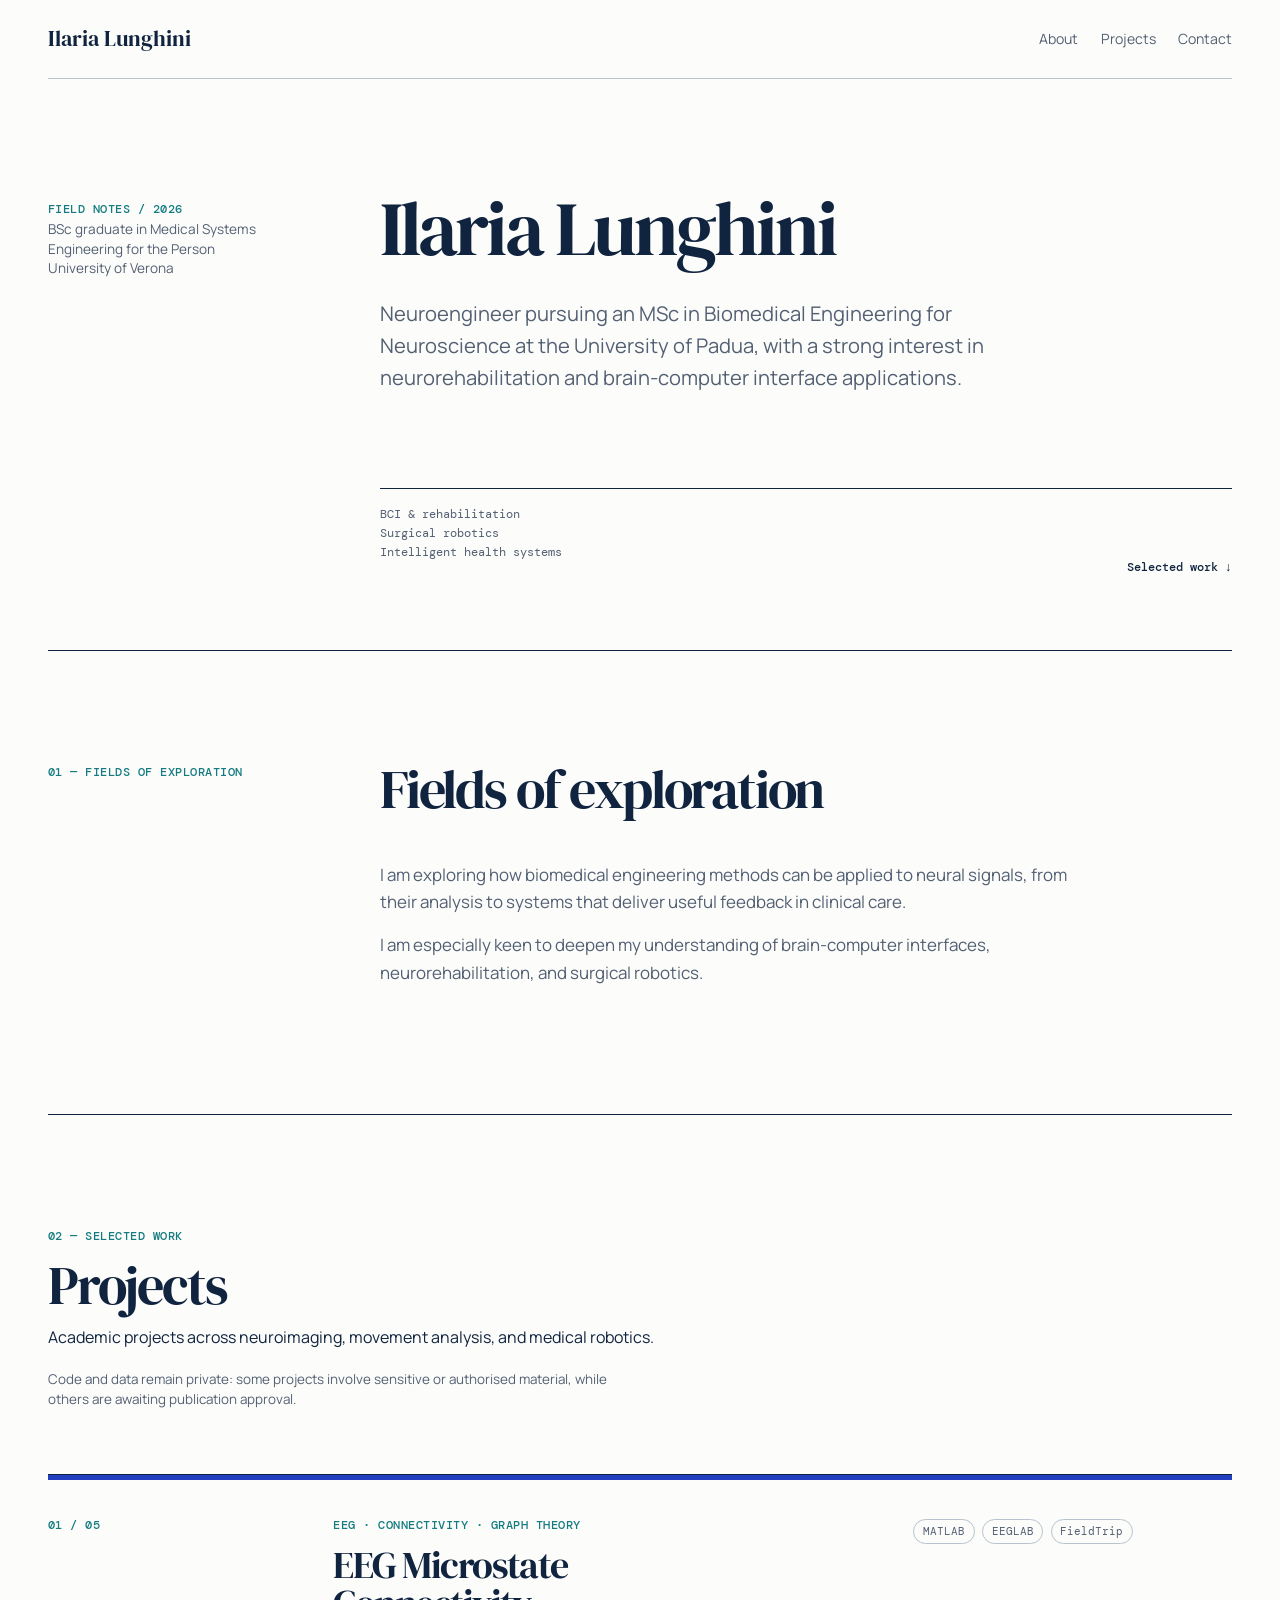
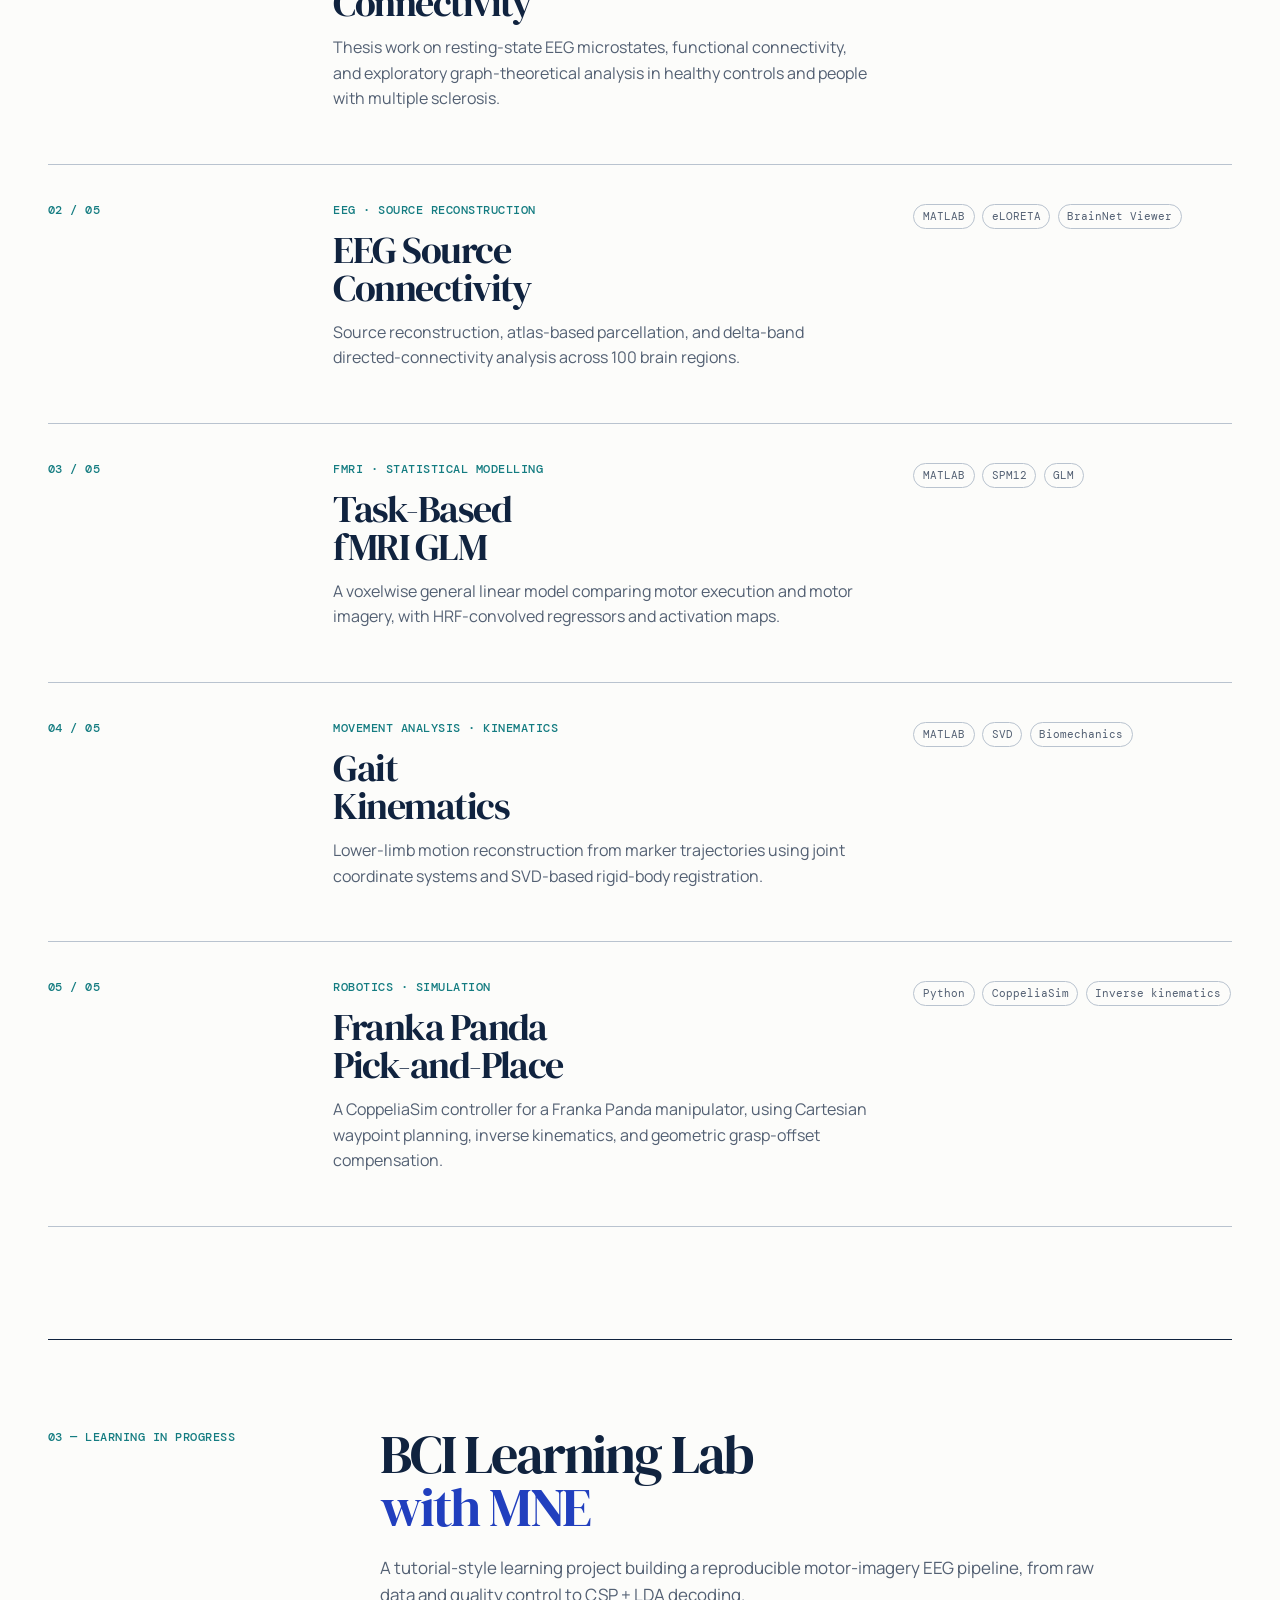
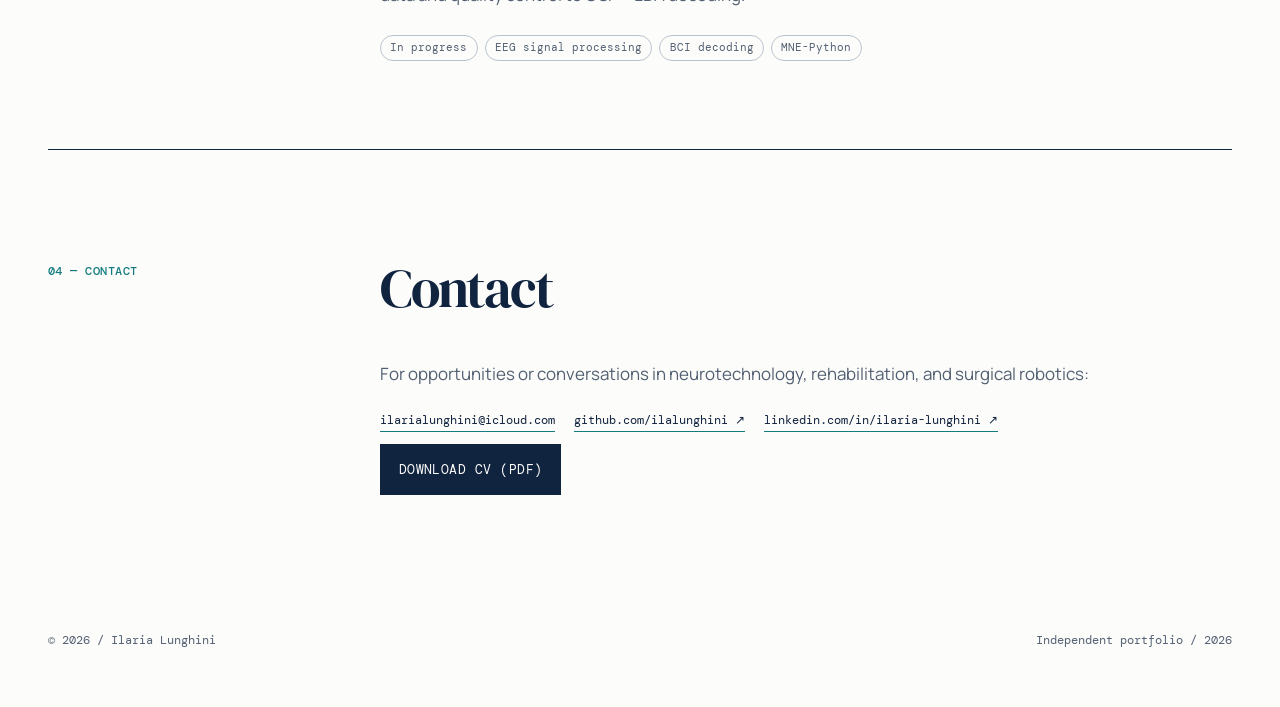
==== index.html @ 66de165f "Highlight public CV download" ====
<!doctype html>
<html lang="en">
  <head>
    <meta charset="utf-8" />
    <meta name="viewport" content="width=device-width, initial-scale=1" />
    <meta
      name="description"
      content="Portfolio of Ilaria Lunghini, a biomedical engineering student focused on neurotechnology, rehabilitation, and surgical robotics."
    />
    <title>Ilaria Lunghini | Neuroengineering</title>
    <link rel="preconnect" href="https://fonts.googleapis.com" />
    <link rel="preconnect" href="https://fonts.gstatic.com" crossorigin />
    <link href="https://fonts.googleapis.com/css2?family=DM+Mono:wght@400;500&family=DM+Serif+Display:ital@0;1&family=Manrope:wght@400;500;600;700&display=swap" rel="stylesheet" />
    <link rel="stylesheet" href="styles.css" />
    <link rel="icon" type="image/svg+xml" href="data:image/svg+xml,%3Csvg xmlns='http://www.w3.org/2000/svg' viewBox='0 0 64 64'%3E%3Crect width='64' height='64' rx='16' fill='%23121a38'/%3E%3Cpath d='M18 32h10l5-13 7 27 5-14h1' fill='none' stroke='%235eead4' stroke-width='5' stroke-linecap='round' stroke-linejoin='round'/%3E%3C/svg%3E" />
  </head>
  <body>
    <main>
      <nav class="site-nav" aria-label="Primary navigation">
        <a class="brand" href="#top" aria-label="Ilaria Lunghini home">Ilaria Lunghini</a>
        <div class="nav-links">
          <a href="#about">About</a>
          <a href="#projects">Projects</a>
          <a href="#contact">Contact</a>
        </div>
      </nav>

      <section class="hero" id="top" aria-labelledby="hero-title">
        <div class="hero-side">
          <p class="eyebrow">Field notes / 2026</p>
          <p>BSc graduate in Medical Systems Engineering for the Person<br />University of Verona</p>
        </div>
        <div class="hero-main">
          <h1 id="hero-title">Ilaria Lunghini</h1>
          <p class="hero-copy">
            Neuroengineer pursuing an MSc in Biomedical Engineering for Neuroscience at the University of Padua, with a strong interest in neurorehabilitation and brain-computer interface applications.
          </p>
        </div>
        <div class="hero-footer">
          <p>BCI &amp; rehabilitation<br />Surgical robotics<br />Intelligent health systems</p>
          <a class="text-link" href="#projects">Selected work <span aria-hidden="true">↓</span></a>
        </div>
      </section>

      <section class="about section-grid" id="about" aria-labelledby="about-title">
        <p class="section-label">01 — Fields of exploration</p>
        <div>
          <h2 id="about-title">Fields of exploration</h2>
          <p>
            I am exploring how biomedical engineering methods can be applied to neural signals, from their analysis to systems that deliver useful feedback in clinical care.
          </p>
          <p>
            I am especially keen to deepen my understanding of brain-computer interfaces, neurorehabilitation, and surgical robotics.
          </p>
        </div>
      </section>

      <section class="projects" id="projects" aria-labelledby="projects-title">
        <div class="section-heading">
          <p class="section-label">02 — Selected work</p>
          <h2 id="projects-title">Projects</h2>
          <p>Academic projects across neuroimaging, movement analysis, and medical robotics.</p>
          <p class="project-note">Code and data remain private: some projects involve sensitive or authorised material, while others are awaiting publication approval.</p>
        </div>

        <div class="project-grid">
          <a class="project-card featured" href="projects/eeg-microstate-connectivity.html">
            <p class="project-index">01 / 05</p>
            <div class="project-body"><p class="project-area">EEG · Connectivity · Graph theory</p><h3>EEG Microstate<br />Connectivity</h3><p>Thesis work on resting-state EEG microstates, functional connectivity, and exploratory graph-theoretical analysis in healthy controls and people with multiple sclerosis.</p></div>
            <div class="project-tags"><span>MATLAB</span><span>EEGLAB</span><span>FieldTrip</span></div>
          </a>

          <a class="project-card" href="projects/eeg-source-connectivity-analysis.html">
            <p class="project-index">02 / 05</p>
            <div class="project-body"><p class="project-area">EEG · Source reconstruction</p><h3>EEG Source<br />Connectivity</h3><p>Source reconstruction, atlas-based parcellation, and delta-band directed-connectivity analysis across 100 brain regions.</p></div>
            <div class="project-tags"><span>MATLAB</span><span>eLORETA</span><span>BrainNet Viewer</span></div>
          </a>

          <a class="project-card" href="projects/fmri-glm-analysis.html">
            <p class="project-index">03 / 05</p>
            <div class="project-body"><p class="project-area">fMRI · Statistical modelling</p><h3>Task-Based<br />fMRI GLM</h3><p>A voxelwise general linear model comparing motor execution and motor imagery, with HRF-convolved regressors and activation maps.</p></div>
            <div class="project-tags"><span>MATLAB</span><span>SPM12</span><span>GLM</span></div>
          </a>

          <a class="project-card" href="projects/gait-kinematics-jcs-analysis.html">
            <p class="project-index">04 / 05</p>
            <div class="project-body"><p class="project-area">Movement analysis · Kinematics</p><h3>Gait<br />Kinematics</h3><p>Lower-limb motion reconstruction from marker trajectories using joint coordinate systems and SVD-based rigid-body registration.</p></div>
            <div class="project-tags"><span>MATLAB</span><span>SVD</span><span>Biomechanics</span></div>
          </a>

          <a class="project-card robot-card" href="projects/franka-panda-pick-and-place.html">
            <p class="project-index">05 / 05</p>
            <div class="project-body"><p class="project-area">Robotics · Simulation</p><h3>Franka Panda<br />Pick-and-Place</h3><p>A CoppeliaSim controller for a Franka Panda manipulator, using Cartesian waypoint planning, inverse kinematics, and geometric grasp-offset compensation.</p></div>
            <div class="project-tags"><span>Python</span><span>CoppeliaSim</span><span>Inverse kinematics</span></div>
          </a>
        </div>
      </section>

      <section class="learning section-grid" id="learning" aria-labelledby="learning-title">
        <p class="section-label">03 — Learning in progress</p>
        <div>
          <h2 id="learning-title">BCI Learning Lab<br /><span class="accent">with MNE</span></h2>
          <p>
            A tutorial-style learning project building a reproducible motor-imagery EEG pipeline, from raw data and quality control to CSP + LDA decoding.
          </p>
          <div class="learning-meta" aria-label="Project status and topics">
            <span>In progress</span><span>EEG signal processing</span><span>BCI decoding</span><span>MNE-Python</span>
          </div>
        </div>
      </section>

      <section class="contact section-grid" id="contact" aria-labelledby="contact-title">
        <p class="section-label">04 — Contact</p>
        <div>
          <h2 id="contact-title">Contact</h2>
          <p>For opportunities or conversations in neurotechnology, rehabilitation, and surgical robotics:</p>
          <div class="contact-links">
            <a href="mailto:ilarialunghini@icloud.com">ilarialunghini@icloud.com</a>
            <a href="https://github.com/ilalunghini" target="_blank" rel="noreferrer">github.com/ilalunghini ↗</a>
            <a href="https://www.linkedin.com/in/ilaria-lunghini-a5046443b/" target="_blank" rel="noreferrer">linkedin.com/in/ilaria-lunghini ↗</a>
            <a class="cv-download" href="assets/Ilaria_Lunghini_CV_public.pdf" download>Download CV (PDF)</a>
          </div>
        </div>
      </section>
    </main>

    <footer>
      <p>© 2026 / Ilaria Lunghini</p>
      <p>Independent portfolio / 2026</p>
    </footer>
  </body>
</html>
---- styles.css ----
:root {
  --ink: #10233f;
  --paper: #fcfcfa;
  --muted: #536073;
  --line: #b9c3cf;
  --aqua: #147c81;
  --aqua-light: #d9f0ee;
  --blue: #213fbe;
  --warm: #ff695a;
}

* { box-sizing: border-box; }

html { scroll-behavior: smooth; }

body {
  margin: 0;
  color: var(--ink);
  background: var(--paper);
  font-family: "Manrope", Arial, sans-serif;
  font-size: 16px;
  line-height: 1.6;
}

main, footer { max-width: 1280px; margin: 0 auto; padding-inline: 3rem; }

.site-nav {
  display: flex;
  justify-content: space-between;
  align-items: center;
  padding-block: 1.35rem;
  border-bottom: 1px solid var(--line);
}

.brand { color: var(--ink); font-family: "DM Serif Display", Georgia, serif; font-size: 1.35rem; text-decoration: none; }
.nav-links { display: flex; gap: 1.4rem; }
.nav-links a { color: var(--muted); font-size: .88rem; text-decoration: none; }
.nav-links a:hover, .nav-links a:focus-visible { color: var(--blue); text-decoration: underline; text-underline-offset: .25rem; }

.hero { display: grid; grid-template-columns: 1fr 3fr; column-gap: 3rem; padding: 7rem 0 4.5rem; }
.eyebrow, .section-label, .project-index, .project-area {
  margin: 0;
  color: var(--aqua);
  font-family: "DM Mono", monospace;
  font-size: .77rem;
  font-weight: 500;
  letter-spacing: .04em;
  text-transform: uppercase;
}

h1, h2, h3 { margin-top: 0; line-height: .98; letter-spacing: -.04em; }
h1, h2 { font-family: "DM Serif Display", Georgia, serif; font-weight: 400; }
h1 { margin: 0 0 2rem; font-size: clamp(3.4rem, 6vw, 5.8rem); }
h2 { font-size: clamp(2.2rem, 4.25vw, 3.7rem); }
h3 { margin-bottom: .85rem; font-family: "DM Serif Display", Georgia, serif; font-size: clamp(2rem, 3vw, 3rem); font-weight: 400; }
.accent { color: var(--blue); }
p { margin: 0 0 1rem; }
.hero-side { padding-top: .6rem; }
.hero-side > p:last-child { color: var(--muted); font-size: .85rem; line-height: 1.45; }
.hero-main { max-width: 900px; }
.hero-copy { max-width: 630px; color: var(--muted); font-size: clamp(1.05rem, 2vw, 1.26rem); }
.hero-footer { grid-column: 2; display: flex; justify-content: space-between; align-items: end; margin-top: 4.8rem; padding-top: 1rem; border-top: 1px solid var(--ink); color: var(--muted); font-family: "DM Mono", monospace; font-size: .77rem; line-height: 1.55; }
.text-link { color: var(--ink); font-family: "DM Mono", monospace; font-size: .78rem; font-weight: 500; text-decoration: none; }
.text-link:hover { color: var(--blue); }

.section-grid { display: grid; grid-template-columns: 1fr 3fr; gap: 3rem; padding-block: 7rem; border-top: 1px solid var(--ink); }
.section-grid > div { max-width: 720px; }
.section-grid p:not(.section-label) { color: var(--muted); font-size: 1.06rem; }
.about h2 { font-size: clamp(2.2rem, 4.25vw, 3.7rem); }
.learning { padding-block: 5.5rem; }
.learning h2 { margin-bottom: 1.2rem; font-size: clamp(2.2rem, 4.25vw, 3.7rem); }
.learning-meta { display: flex; flex-wrap: wrap; gap: .45rem; margin-top: 1.7rem; }
.learning-meta span { border: 1px solid var(--line); border-radius: 99px; padding: .2rem .58rem; color: var(--muted); font-family: "DM Mono", monospace; font-size: .67rem; }

.projects { padding: 7rem 0; border-top: 1px solid var(--ink); }
.section-heading { max-width: 850px; margin-bottom: 4rem; }
.section-heading h2 { margin: .8rem 0; }
.section-heading > p:last-child { color: var(--muted); }
.section-heading .project-note { max-width: 590px; margin-top: 1.1rem; color: var(--muted); font-size: .84rem; line-height: 1.55; }
.project-grid { border-top: 1px solid var(--ink); }
.project-card { display: grid; grid-template-columns: 1fr 2.2fr 1.3fr; gap: 2.5rem; padding: 2.25rem 0; border-bottom: 1px solid var(--line); background: transparent; color: inherit; text-decoration: none; transition: padding .2s ease, background-color .2s ease; }
.project-card:hover, .project-card:focus-visible { padding-inline: 1rem; background: #f0f4f4; outline: none; }
.project-card:focus-visible { box-shadow: inset 4px 0 0 var(--blue); }
.project-card.featured { border-top: 5px solid var(--blue); }
.project-card.robot-card { background: transparent; }
.project-card .project-area { margin-bottom: .65rem; }
.project-card > p:not(.project-index):not(.project-area), .project-body > p:last-child { color: var(--muted); }
.project-tags { display: flex; align-content: flex-start; flex-wrap: wrap; gap: .45rem; padding-top: .2rem; }
.project-tags span { border: 1px solid var(--line); border-radius: 99px; padding: .18rem .55rem; color: var(--muted); font-family: "DM Mono", monospace; font-size: .67rem; }

.availability { margin: 0 -3rem; padding: 7rem max(3rem, calc((100vw - 1280px) / 2)); background: var(--ink); color: white; }
.availability .section-label { color: #72dbd5; }
.availability h2 { max-width: 850px; margin: 1.1rem 0 1.5rem; }
.availability h2 .accent { color: var(--warm); }
.availability > p:last-child { max-width: 660px; color: #d1d9e8; }

.email-link { color: var(--ink); font-family: "DM Serif Display", Georgia, serif; font-size: clamp(1.8rem, 4vw, 3.3rem); text-decoration-color: var(--warm); text-decoration-thickness: 3px; text-underline-offset: .3rem; overflow-wrap: anywhere; }
.contact-links { display: flex; flex-wrap: wrap; gap: .75rem 1.2rem; margin-top: 1.5rem; }
.contact-links a { color: var(--ink); border-bottom: 1px solid var(--aqua); font-family: "DM Mono", monospace; font-size: .78rem; text-decoration: none; overflow-wrap: anywhere; }
.contact-links a:hover, .contact-links a:focus-visible { color: var(--blue); border-color: var(--blue); }
.contact-links .cv-download { align-items: center; background: var(--ink); border: 1px solid var(--ink); color: var(--paper); display: inline-flex; font-size: .84rem; letter-spacing: .035em; padding: .85rem 1.1rem; text-transform: uppercase; }
.contact-links .cv-download:hover, .contact-links .cv-download:focus-visible { background: var(--blue); border-color: var(--blue); color: var(--ink); }
footer { display: flex; justify-content: space-between; padding-block: 1.6rem 2.5rem; color: var(--muted); font-family: "DM Mono", monospace; font-size: .72rem; }

.project-page { max-width: 960px; padding-top: 1.35rem; }
.project-page .site-nav { margin-bottom: 5rem; }
.back-link { color: var(--muted); font-family: "DM Mono", monospace; font-size: .78rem; text-decoration: none; }
.back-link:hover { color: var(--blue); }
.project-header { padding-bottom: 3.5rem; border-bottom: 1px solid var(--ink); }
.project-header h1 { max-width: 760px; margin: .85rem 0 1.5rem; font-size: clamp(3.2rem, 7vw, 6.5rem); }
.project-lead { max-width: 650px; color: var(--muted); font-size: 1.2rem; }
.project-meta { display: flex; flex-wrap: wrap; gap: .5rem; margin-top: 2.25rem; }
.project-meta span { border: 1px solid var(--line); border-radius: 99px; padding: .25rem .65rem; font-family: "DM Mono", monospace; font-size: .7rem; }
.project-article { max-width: 720px; padding: 4.5rem 0 6rem; }
.project-article h2 { margin: 3.25rem 0 1rem; font-size: clamp(2rem, 4vw, 3.2rem); }
.project-article p, .project-article li { color: var(--muted); font-size: 1.05rem; }
.project-article ul { padding-left: 1.2rem; }
.readme-content { padding-top: 0; }
.readme-content h1 { margin: 0; padding: 0 0 2.25rem; border-bottom: 1px solid var(--ink); font-size: clamp(2.55rem, 5.25vw, 4.5rem); }
.readme-content h2 { padding-top: .4rem; font-size: clamp(1.65rem, 3vw, 2.3rem); }
.readme-content h3 { margin-top: 2.25rem; font-size: clamp(1.25rem, 2.2vw, 1.55rem); }
.readme-content em { color: var(--muted); }
.readme-content table { width: 100%; margin: 2rem 0; border-collapse: collapse; font-size: .92rem; }
.readme-content th, .readme-content td { padding: .75rem; border-bottom: 1px solid var(--line); text-align: left; vertical-align: top; }
.readme-content th { color: var(--ink); font-family: "DM Mono", monospace; font-size: .72rem; text-transform: uppercase; }
.readme-content pre { overflow-x: auto; padding: 1rem; background: #eaf0f3; color: var(--ink); font-size: .78rem; }
.readme-content code { font-family: "DM Mono", monospace; font-size: .86em; }
.readme-content img { max-width: 100%; height: auto; }
.readme-content .mermaid { overflow-x: auto; margin: 2.25rem 0; padding: .25rem 0; background: var(--paper); }
.readme-content .mermaid svg { display: block; width: 62%; min-width: 280px; max-width: 100%; height: auto; margin: 0 auto; }
.readme-content .mermaid svg text, .readme-content .mermaid .nodeLabel { font-family: "DM Serif Display", Georgia, serif !important; font-size: 9px !important; font-style: normal; letter-spacing: 0; }
.readme-content .mermaid svg .node rect { rx: 999px !important; ry: 999px !important; stroke: #8fc9cf !important; stroke-width: 1px !important; }
.readme-content .mermaid svg .flowchart-link, .readme-content .mermaid svg .edgePath path { stroke: #8fc9cf !important; stroke-width: 1.1px !important; stroke-linecap: round; stroke-linejoin: round; }
.readme-content .mermaid svg marker path { fill: #8fc9cf !important; stroke: #8fc9cf !important; }
.access-note { margin-top: 3.5rem; padding: 1.4rem 1.5rem; border-left: 4px solid var(--aqua); background: var(--aqua-light); }
.access-note p { margin: 0; color: var(--ink); font-size: .94rem; }

@media (max-width: 760px) {
  main, footer { padding-inline: 1.25rem; }
  .site-nav { padding-block: 1.25rem; }
  .hero { display: block; padding: 4.5rem 0; }
  .hero-side { margin-bottom: 2.5rem; }
  .hero-footer { display: block; margin-top: 3rem; }
  .hero-footer .text-link { display: inline-block; margin-top: 1.25rem; }
  .section-grid { grid-template-columns: 1fr; gap: 1.25rem; padding-block: 4rem; }
  .project-card { grid-template-columns: 1fr; gap: .75rem; padding: 1.75rem 0; }
  .project-card:hover, .project-card:focus-visible { padding-inline: .5rem; }
  .availability { margin-inline: -1.25rem; padding-inline: 1.25rem; }
  footer { gap: 1rem; }
}
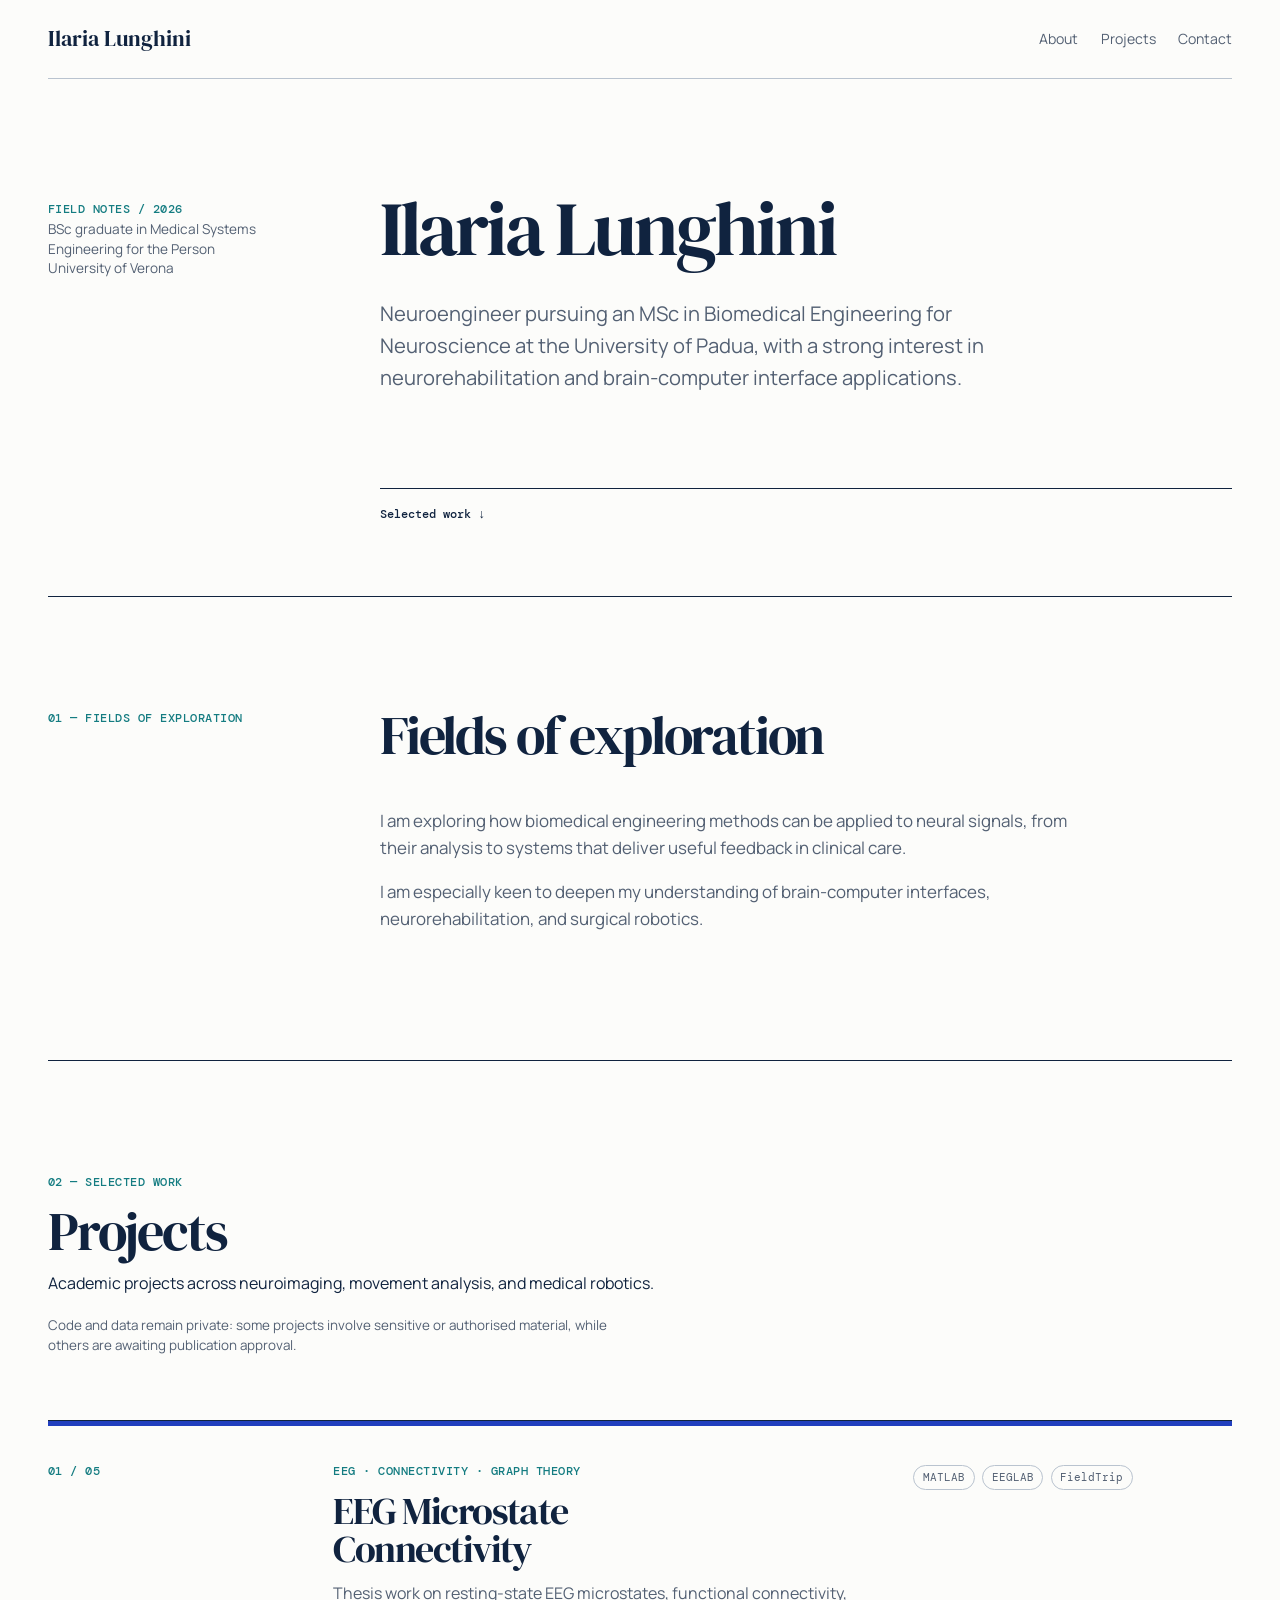
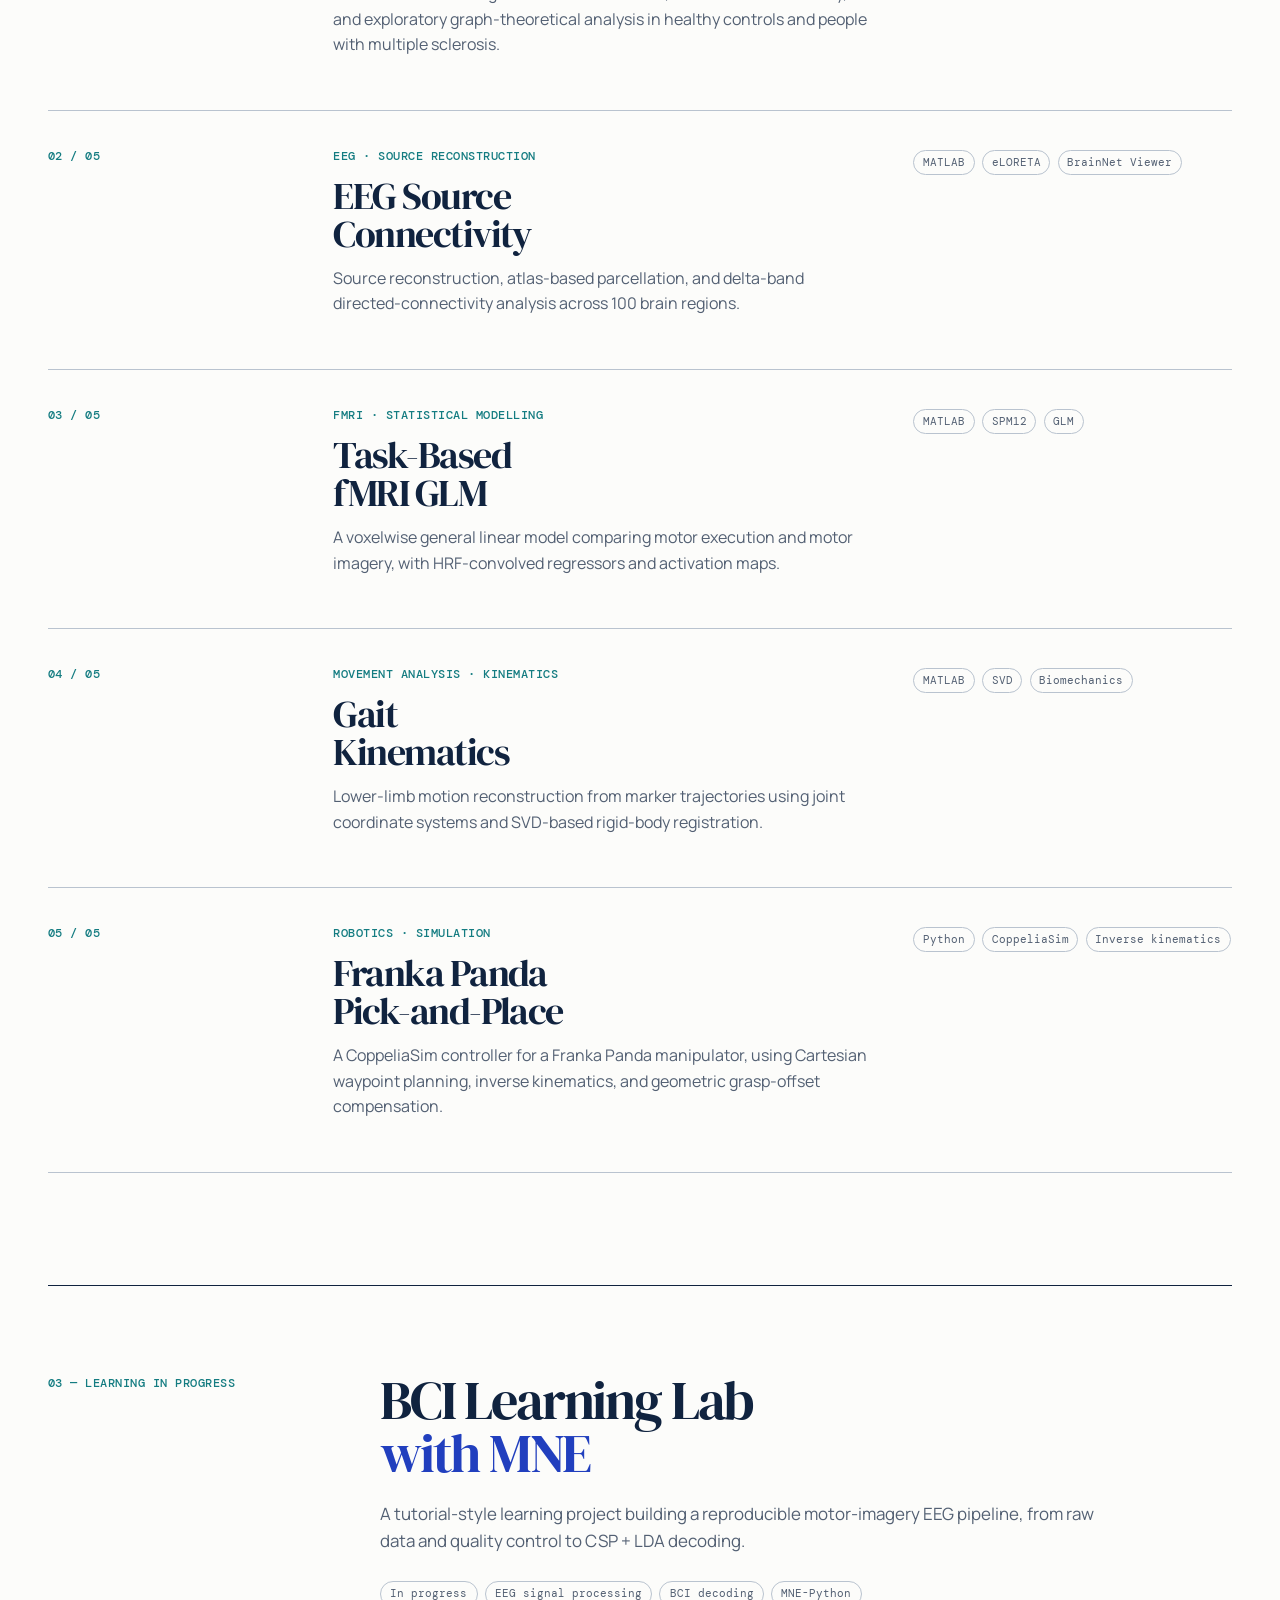
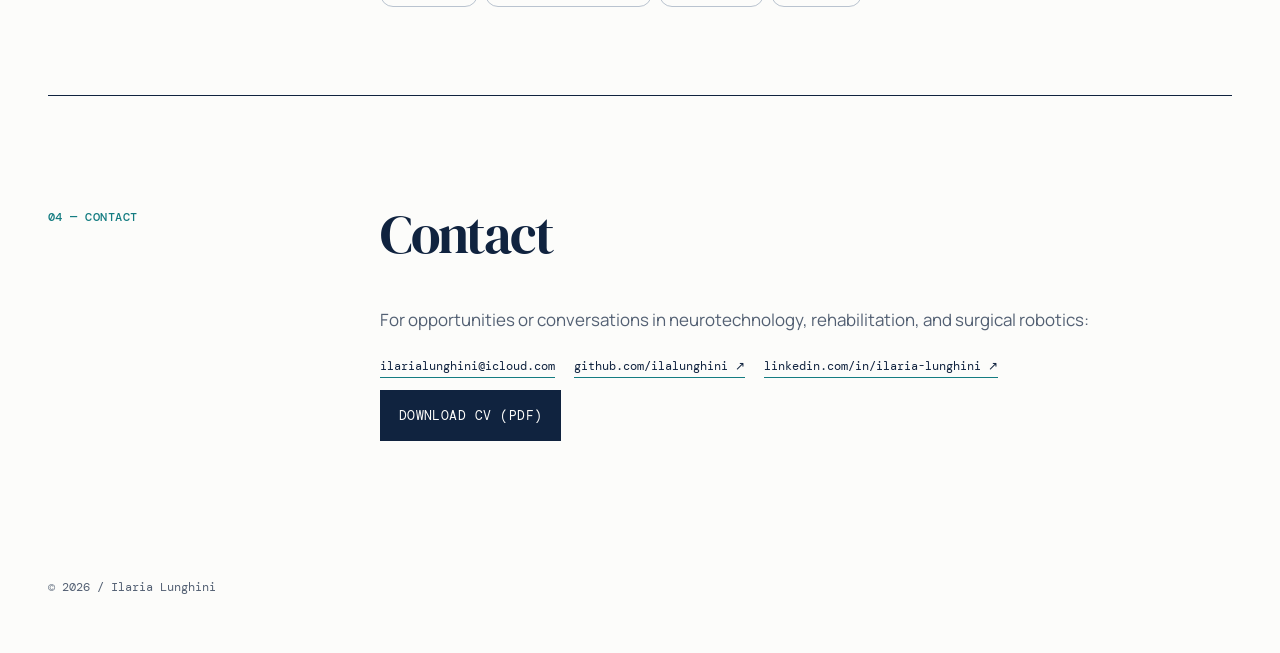
==== commit f75bad71: "Simplify portfolio hero and footer" ====
--- a/index.html
+++ b/index.html
@@ -37,7 +37,6 @@
           </p>
         </div>
         <div class="hero-footer">
-          <p>BCI &amp; rehabilitation<br />Surgical robotics<br />Intelligent health systems</p>
           <a class="text-link" href="#projects">Selected work <span aria-hidden="true">↓</span></a>
         </div>
       </section>
@@ -126,7 +125,6 @@
 
     <footer>
       <p>© 2026 / Ilaria Lunghini</p>
-      <p>Independent portfolio / 2026</p>
     </footer>
   </body>
 </html>
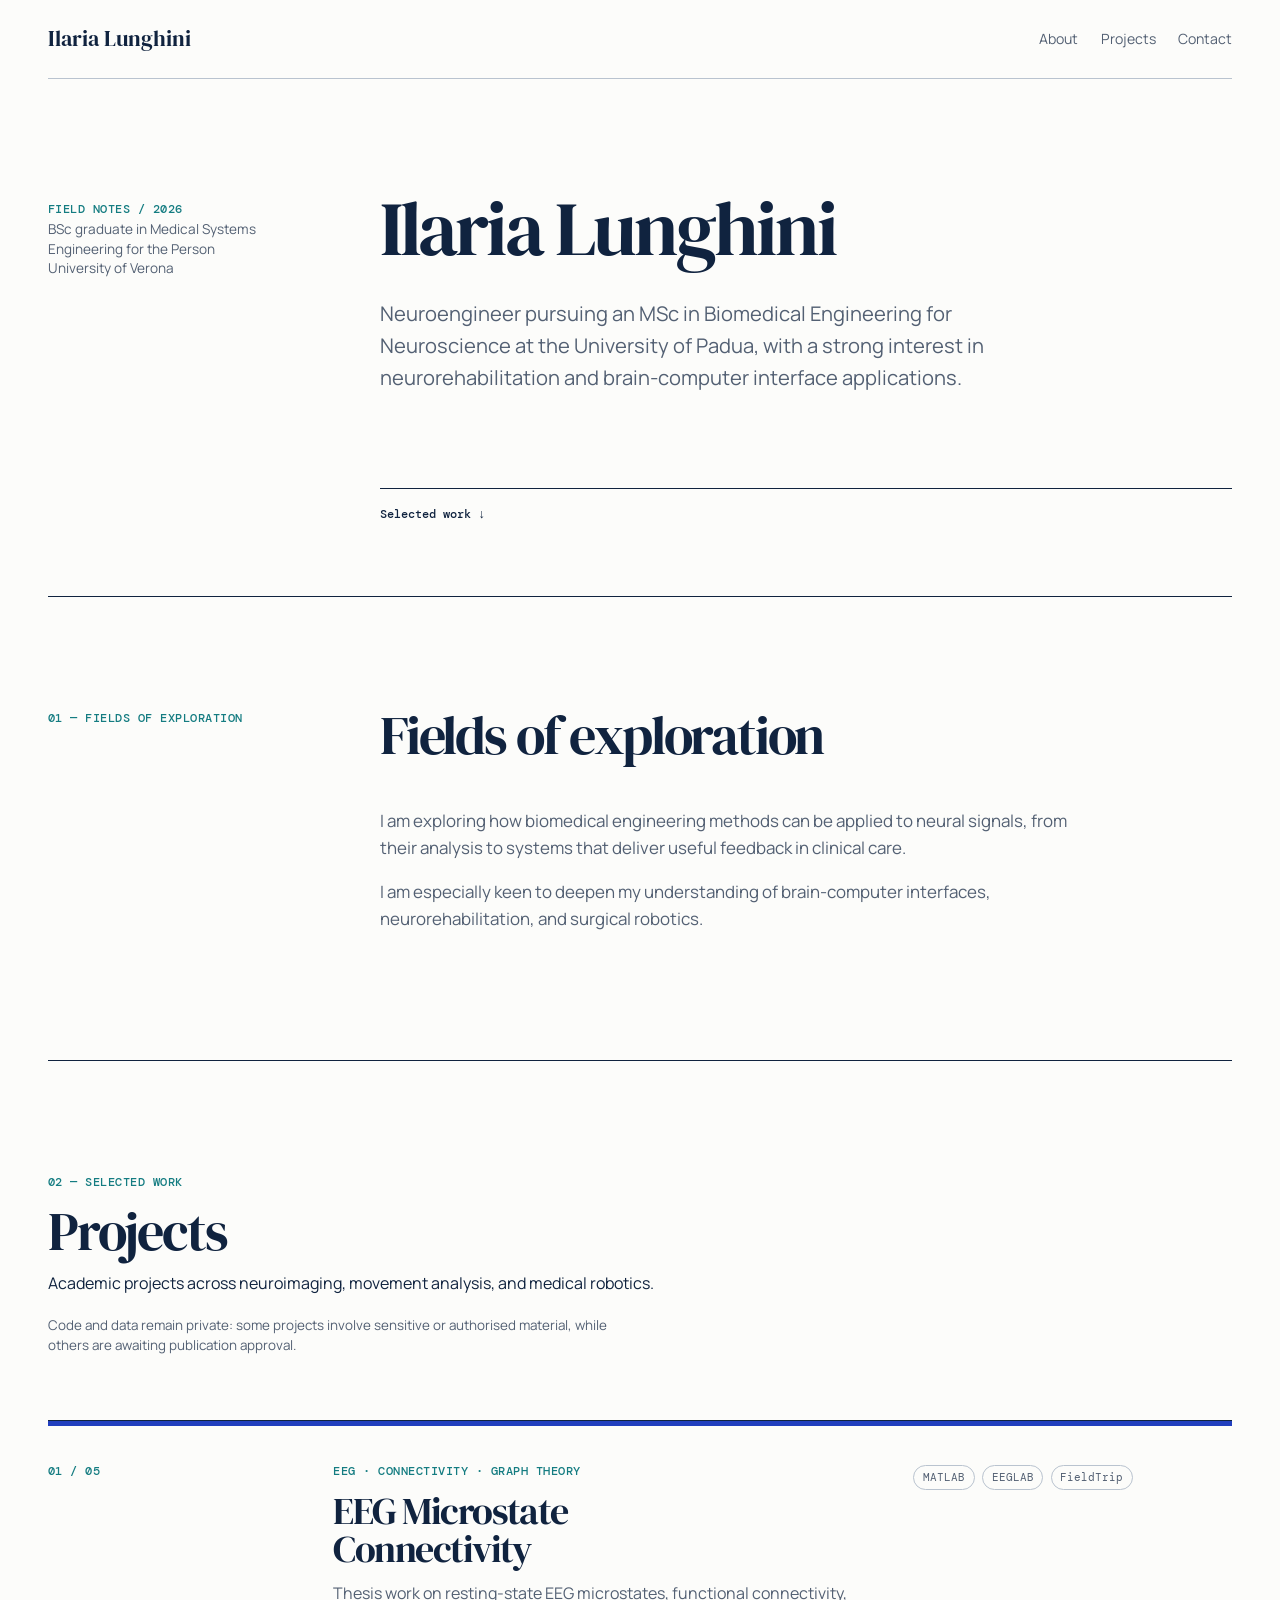
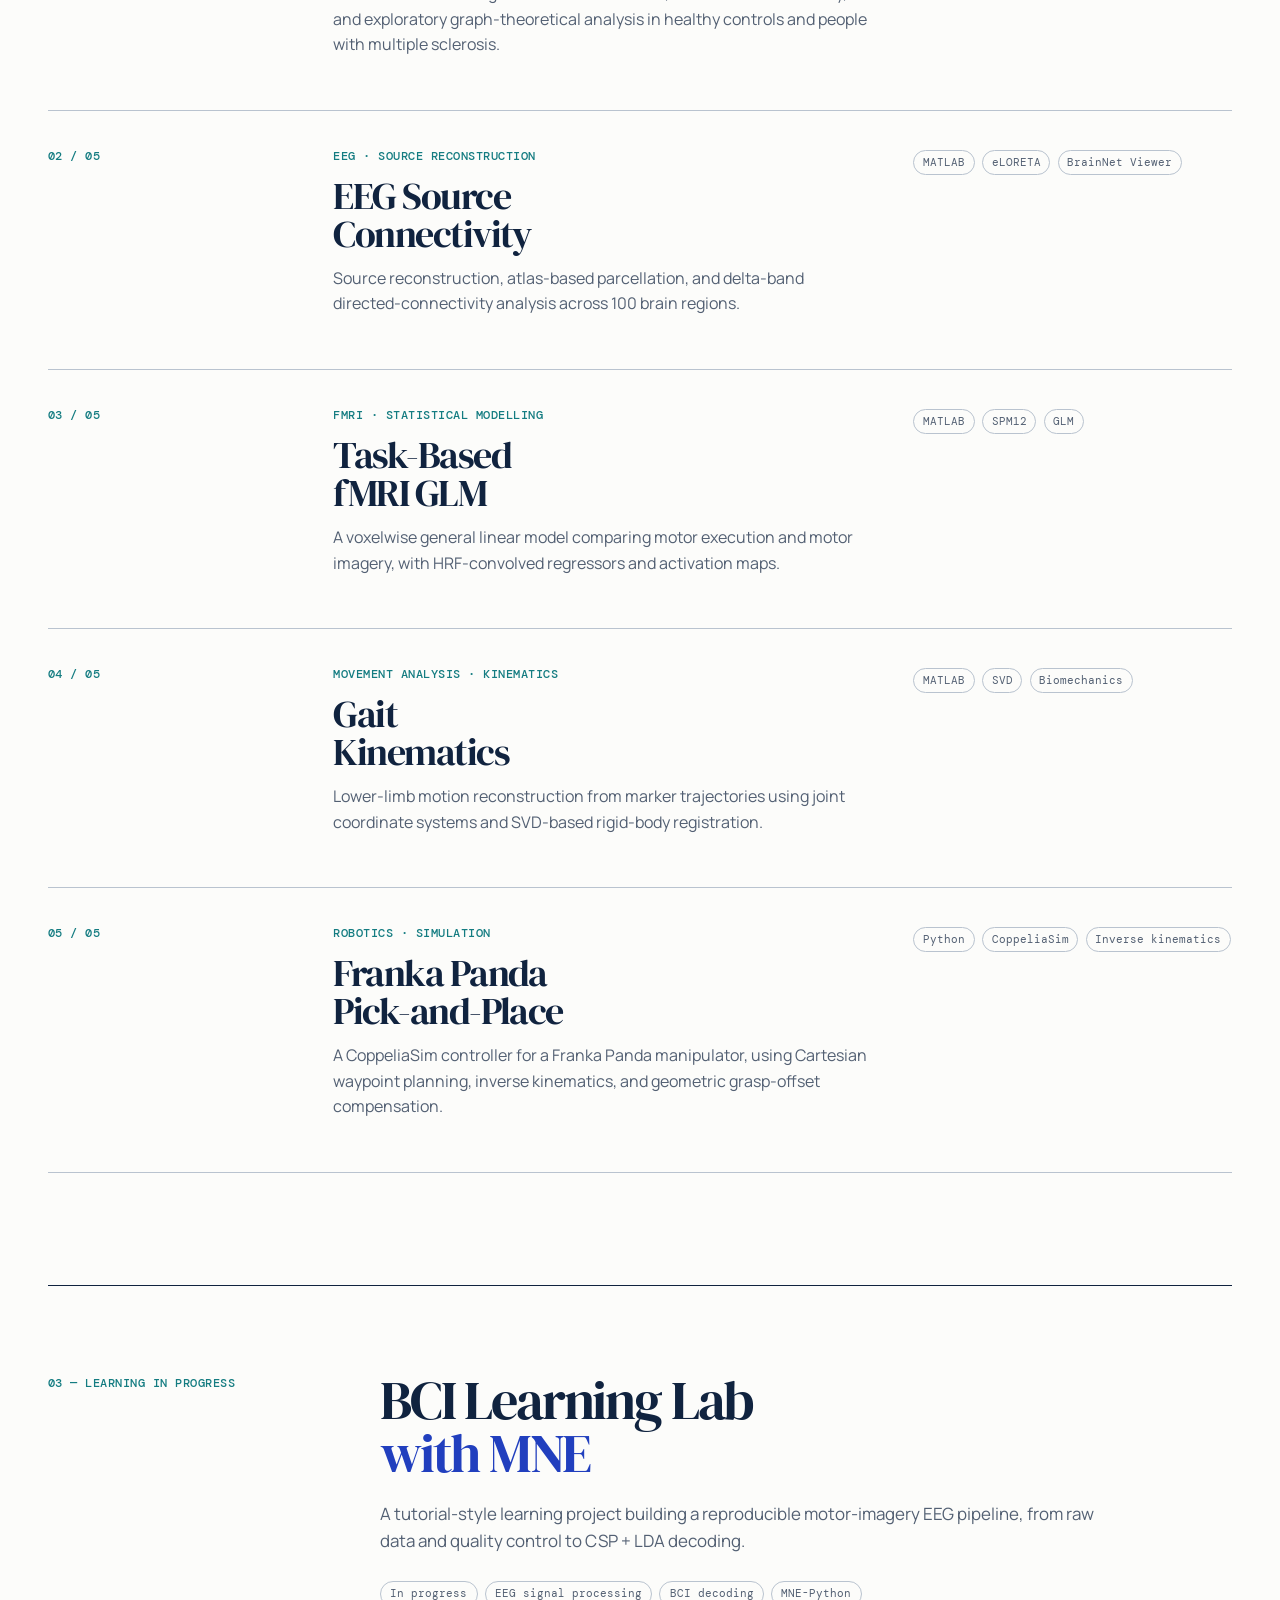
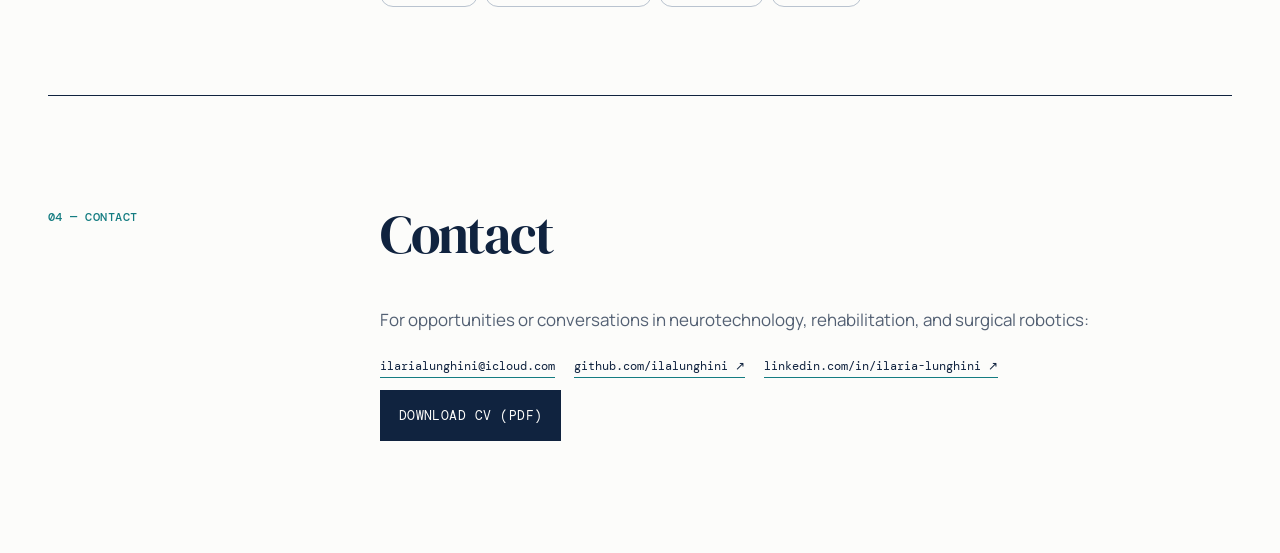
==== commit dafb49a3: "Remove portfolio footer" ====
--- a/index.html
+++ b/index.html
@@ -123,8 +123,5 @@
       </section>
     </main>
 
-    <footer>
-      <p>© 2026 / Ilaria Lunghini</p>
-    </footer>
   </body>
 </html>
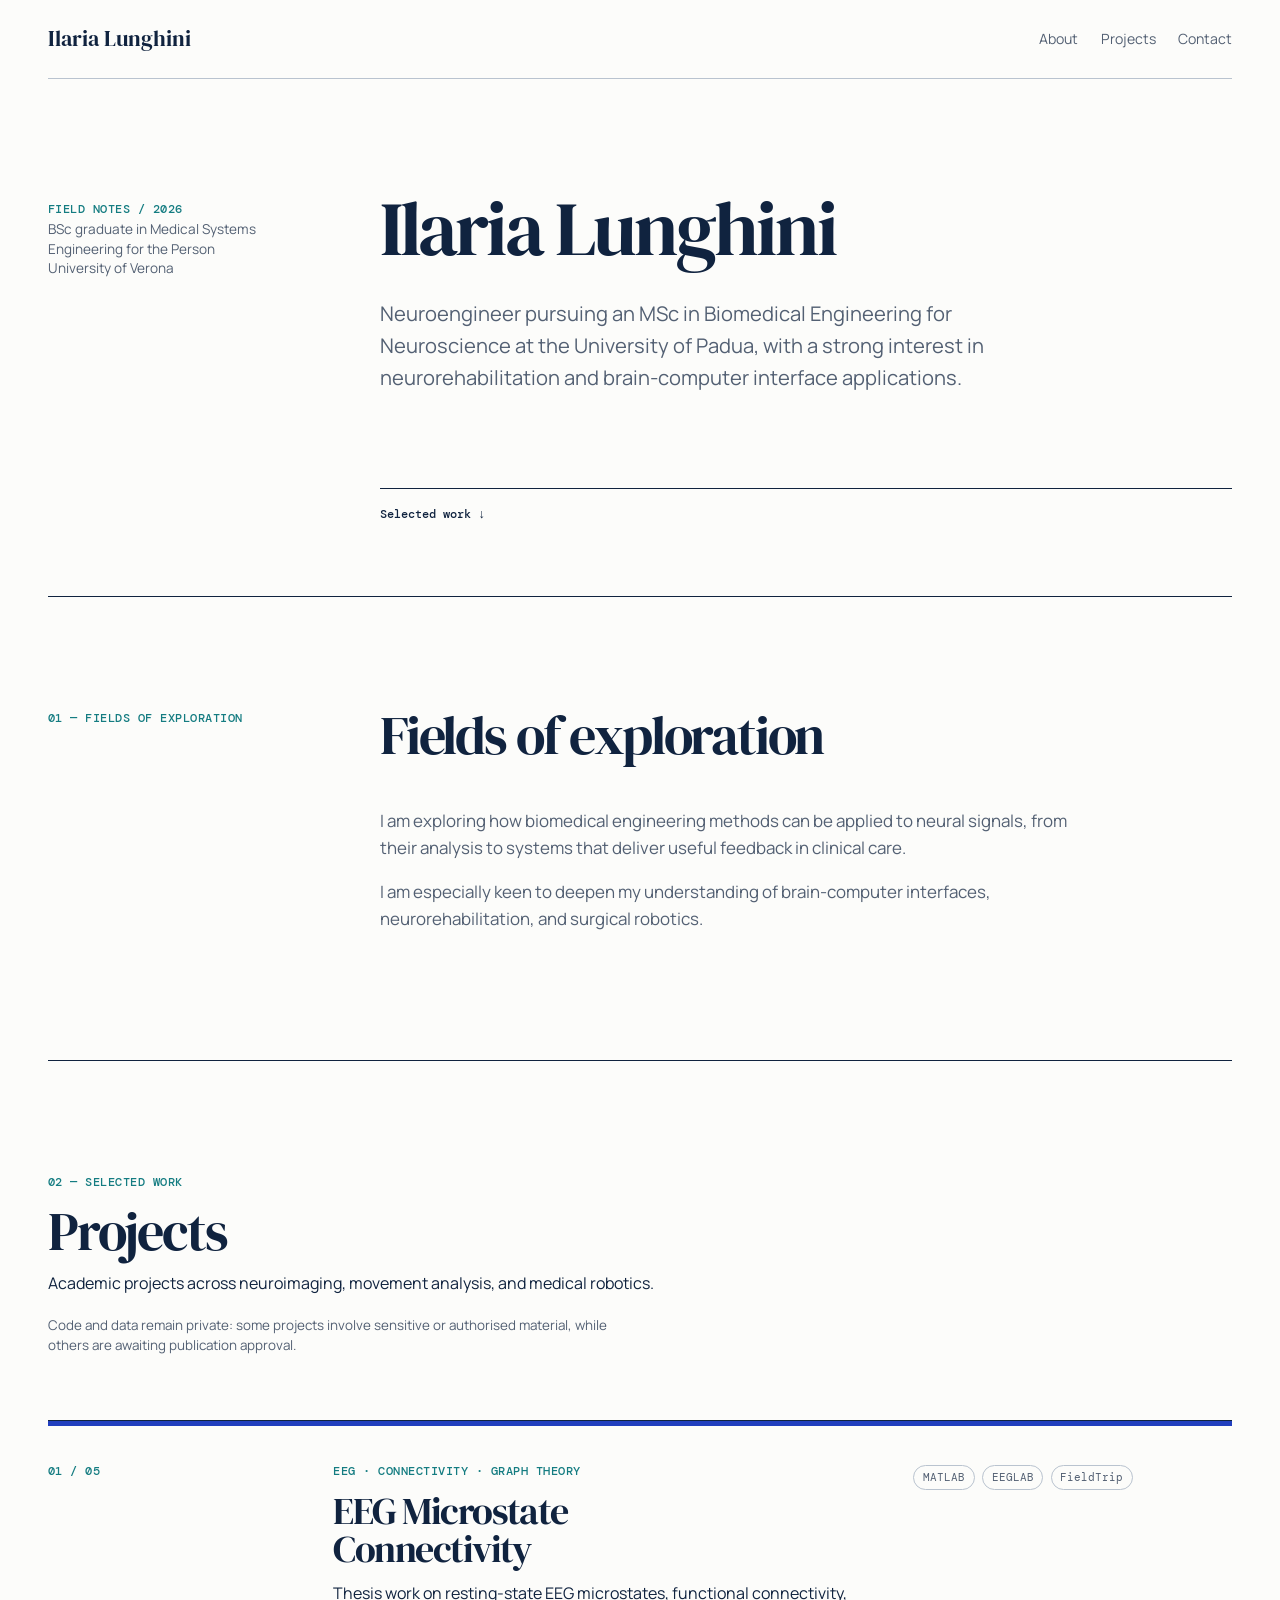
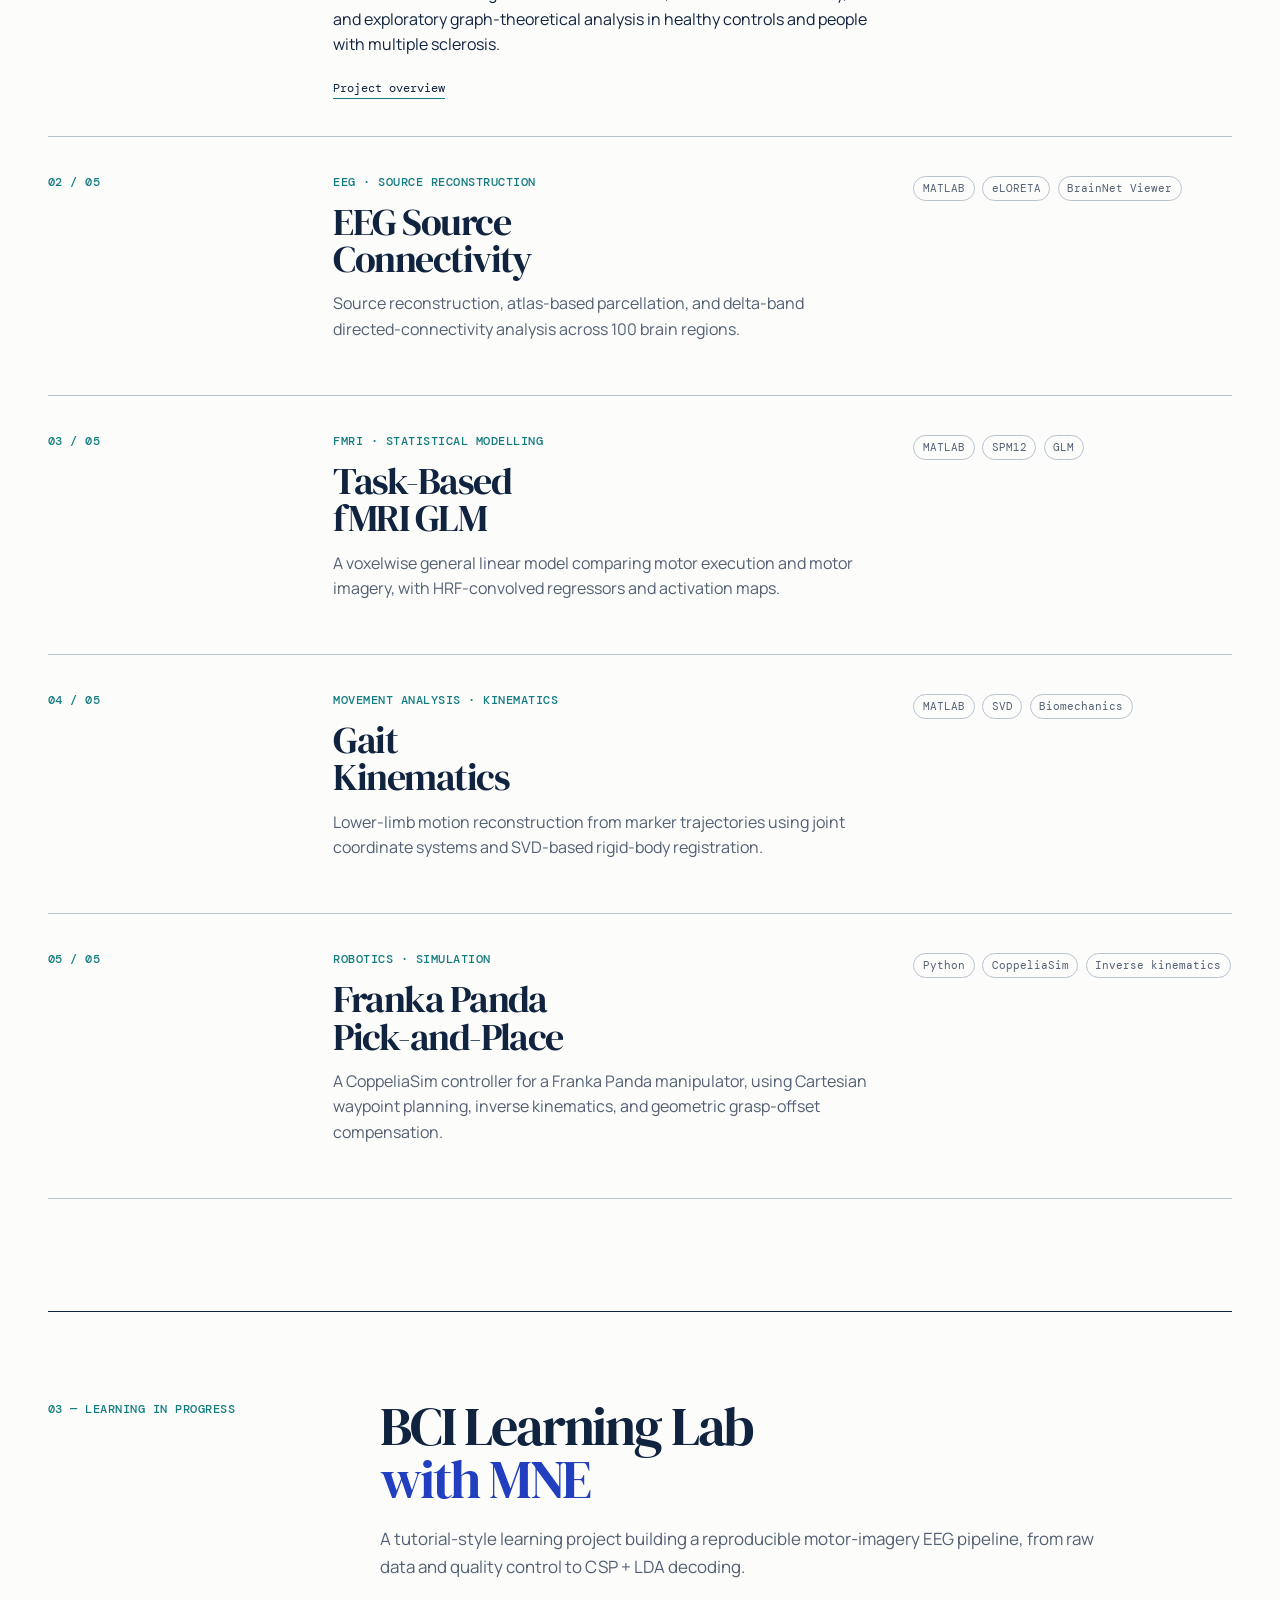
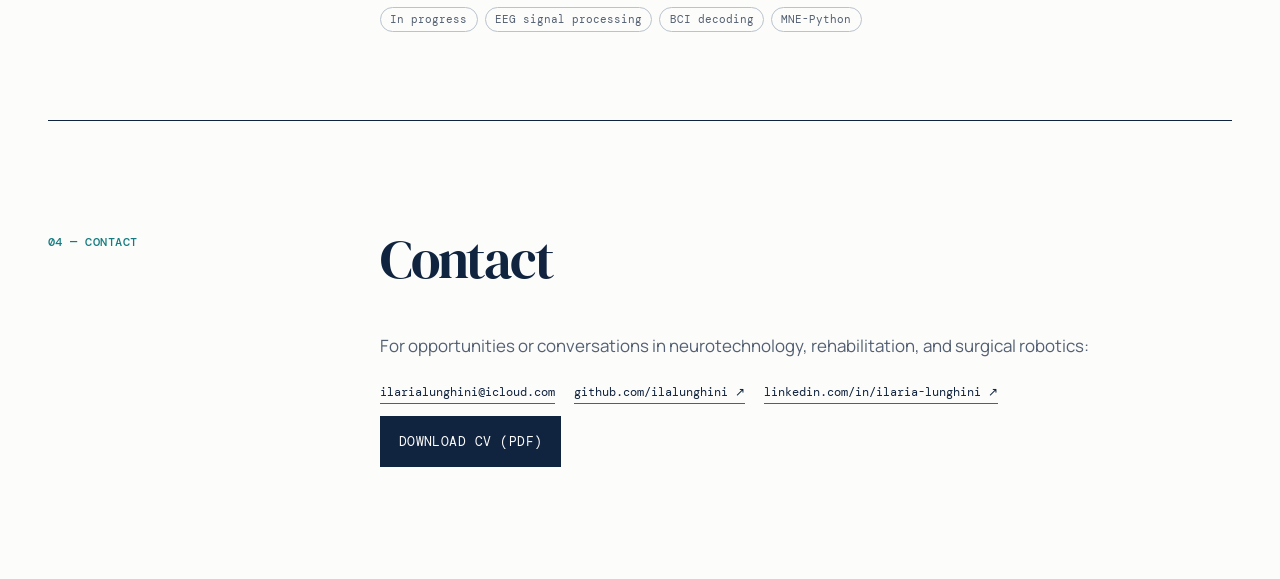
==== commit a2cee50d: "Separate microstate site and project overview links" ====
--- a/index.html
+++ b/index.html
@@ -63,11 +63,11 @@
         </div>
 
         <div class="project-grid">
-          <a class="project-card featured" href="projects/eeg-microstate-connectivity.html">
+          <article class="project-card featured">
             <p class="project-index">01 / 05</p>
-            <div class="project-body"><p class="project-area">EEG · Connectivity · Graph theory</p><h3>EEG Microstate<br />Connectivity</h3><p>Thesis work on resting-state EEG microstates, functional connectivity, and exploratory graph-theoretical analysis in healthy controls and people with multiple sclerosis.</p></div>
+            <div class="project-body"><p class="project-area">EEG · Connectivity · Graph theory</p><h3><a class="project-title-link" href="microstate-connectivity/">EEG Microstate<br />Connectivity</a></h3><p>Thesis work on resting-state EEG microstates, functional connectivity, and exploratory graph-theoretical analysis in healthy controls and people with multiple sclerosis.</p><a class="project-overview" href="projects/eeg-microstate-connectivity.html">Project overview</a></div>
             <div class="project-tags"><span>MATLAB</span><span>EEGLAB</span><span>FieldTrip</span></div>
-          </a>
+          </article>
 
           <a class="project-card" href="projects/eeg-source-connectivity-analysis.html">
             <p class="project-index">02 / 05</p>
--- a/styles.css
+++ b/styles.css
@@ -85,6 +85,10 @@
 .project-card.robot-card { background: transparent; }
 .project-card .project-area { margin-bottom: .65rem; }
 .project-card > p:not(.project-index):not(.project-area), .project-body > p:last-child { color: var(--muted); }
+.project-title-link { color: inherit; text-decoration: none; }
+.project-title-link:hover, .project-title-link:focus-visible { color: var(--blue); text-decoration: underline; text-decoration-color: var(--aqua); text-decoration-thickness: 2px; text-underline-offset: .22em; }
+.project-overview { display: inline-block; margin-top: .25rem; border-bottom: 1px solid var(--aqua); color: var(--ink); font-family: "DM Mono", monospace; font-size: .72rem; text-decoration: none; }
+.project-overview:hover, .project-overview:focus-visible { border-color: var(--blue); color: var(--blue); }
 .project-tags { display: flex; align-content: flex-start; flex-wrap: wrap; gap: .45rem; padding-top: .2rem; }
 .project-tags span { border: 1px solid var(--line); border-radius: 99px; padding: .18rem .55rem; color: var(--muted); font-family: "DM Mono", monospace; font-size: .67rem; }
 
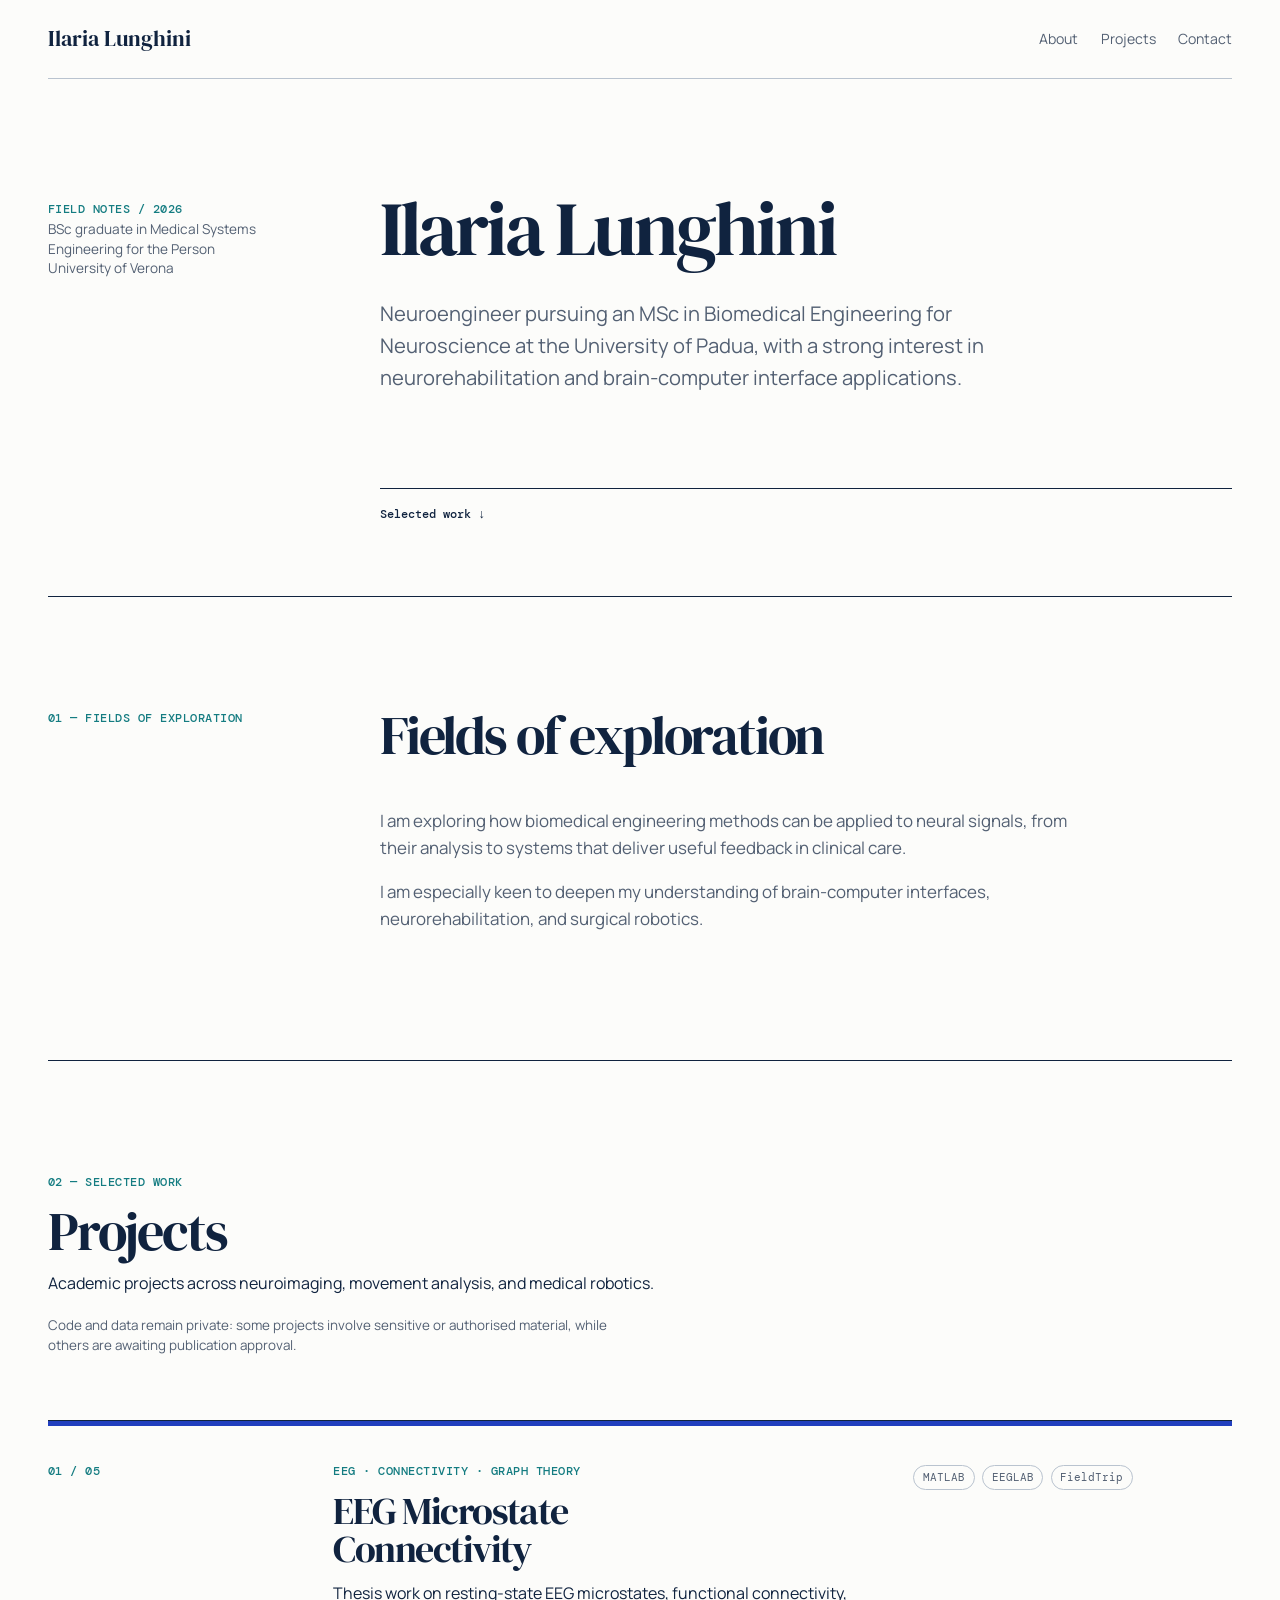
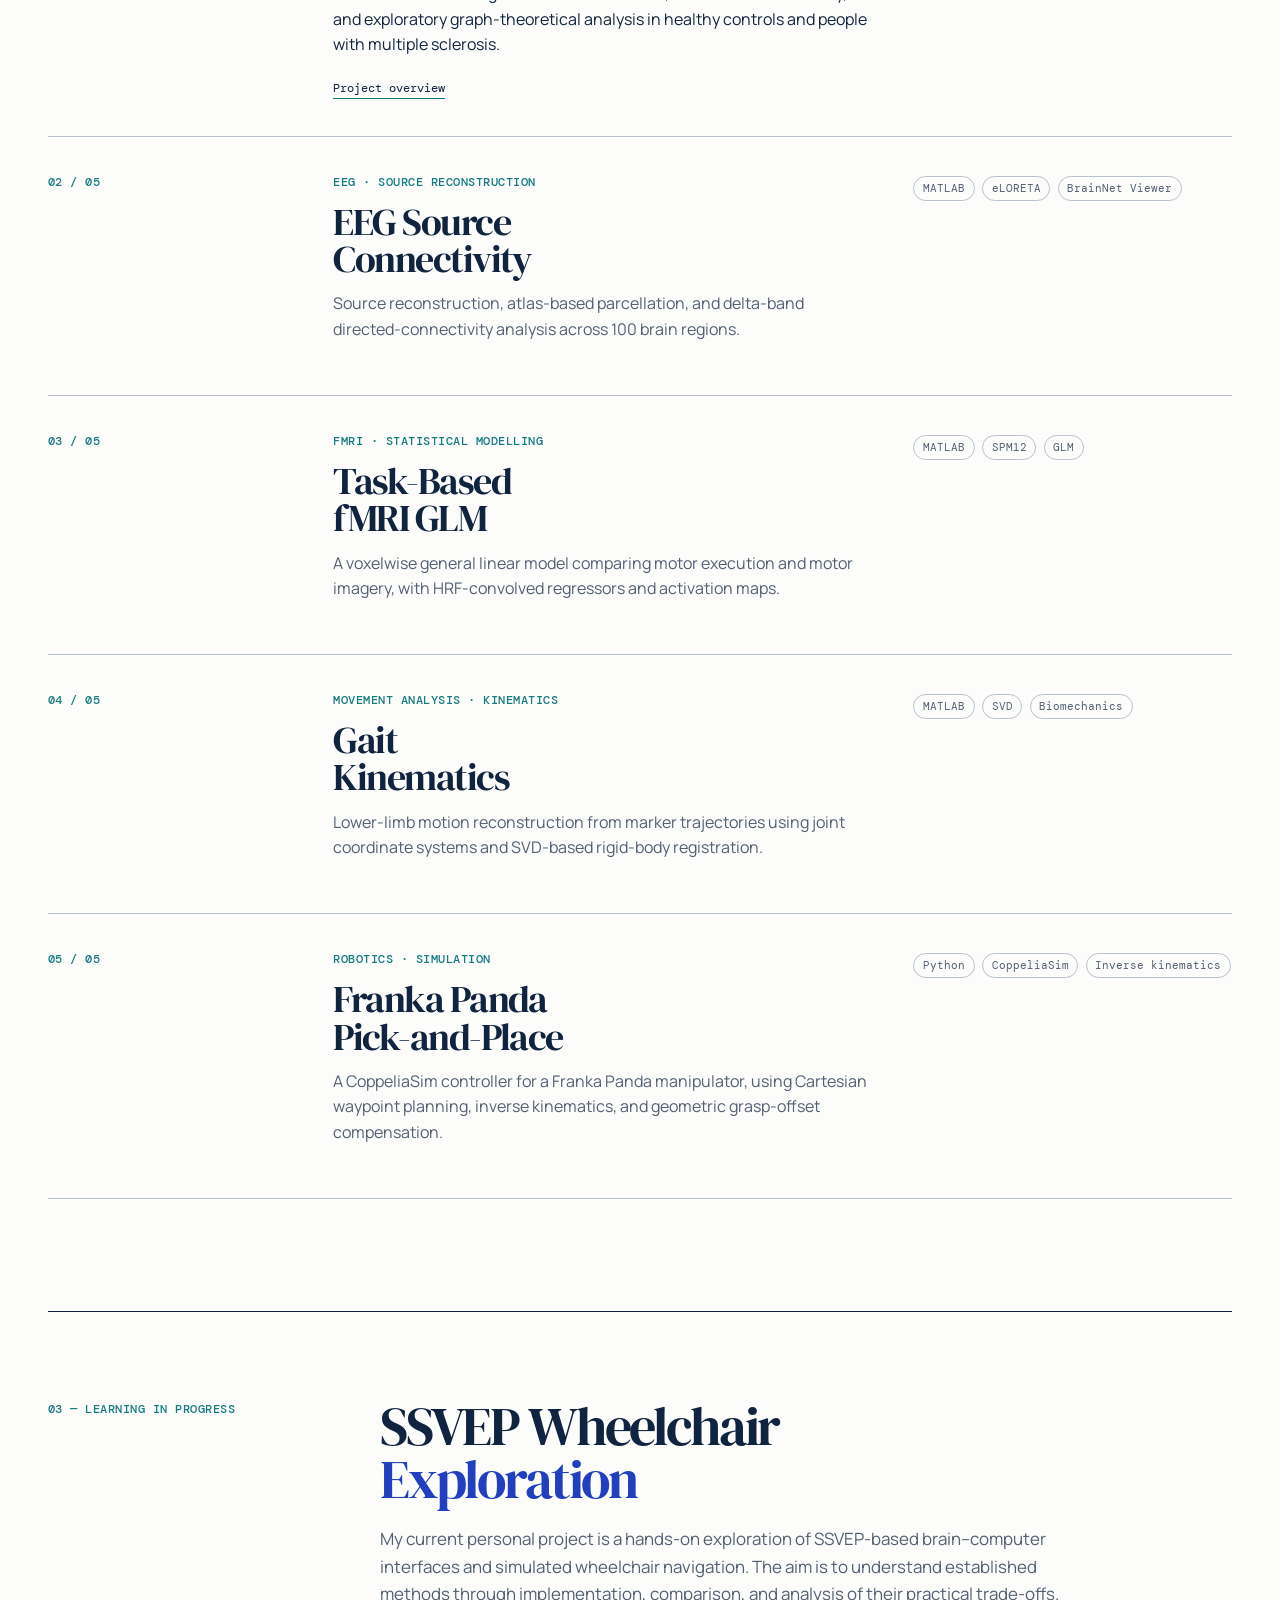
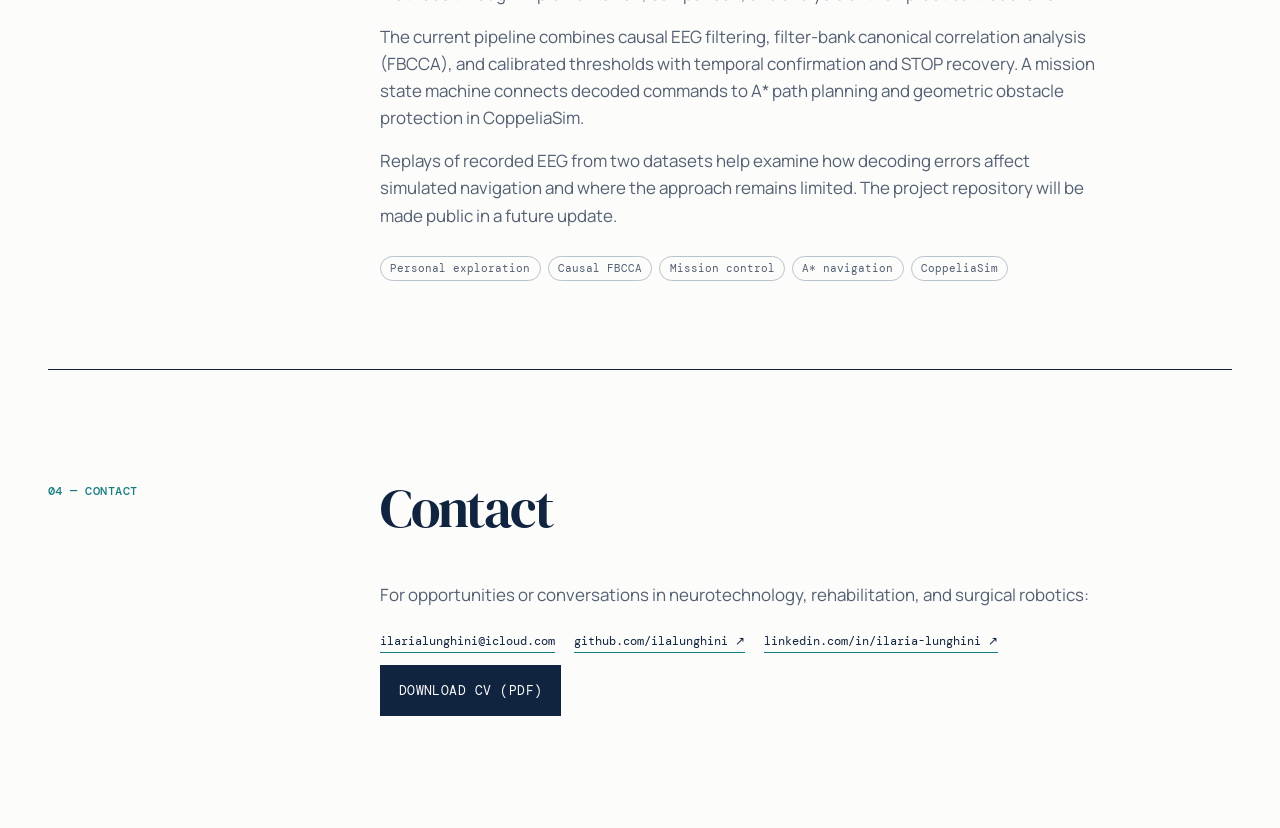
==== commit 95db34ba: "Update learning section with approved SSVEP wheelchair exploration abstract" ====
--- a/index.html
+++ b/index.html
@@ -98,12 +98,21 @@
       <section class="learning section-grid" id="learning" aria-labelledby="learning-title">
         <p class="section-label">03 — Learning in progress</p>
         <div>
-          <h2 id="learning-title">BCI Learning Lab<br /><span class="accent">with MNE</span></h2>
+          <h2 id="learning-title">SSVEP Wheelchair<br /><span class="accent">Exploration</span></h2>
           <p>
-            A tutorial-style learning project building a reproducible motor-imagery EEG pipeline, from raw data and quality control to CSP + LDA decoding.
+            My current personal project is a hands-on exploration of SSVEP-based brain–computer interfaces and simulated wheelchair navigation.
+            The aim is to understand established methods through implementation, comparison, and analysis of their practical trade-offs.
+          </p>
+          <p>
+            The current pipeline combines causal EEG filtering, filter-bank canonical correlation analysis (FBCCA), and calibrated thresholds with temporal confirmation and STOP recovery.
+            A mission state machine connects decoded commands to A* path planning and geometric obstacle protection in CoppeliaSim.
+          </p>
+          <p>
+            Replays of recorded EEG from two datasets help examine how decoding errors affect simulated navigation and where the approach remains limited.
+            The project repository will be made public in a future update.
           </p>
           <div class="learning-meta" aria-label="Project status and topics">
-            <span>In progress</span><span>EEG signal processing</span><span>BCI decoding</span><span>MNE-Python</span>
+            <span>Personal exploration</span><span>Causal FBCCA</span><span>Mission control</span><span>A* navigation</span><span>CoppeliaSim</span>
           </div>
         </div>
       </section>
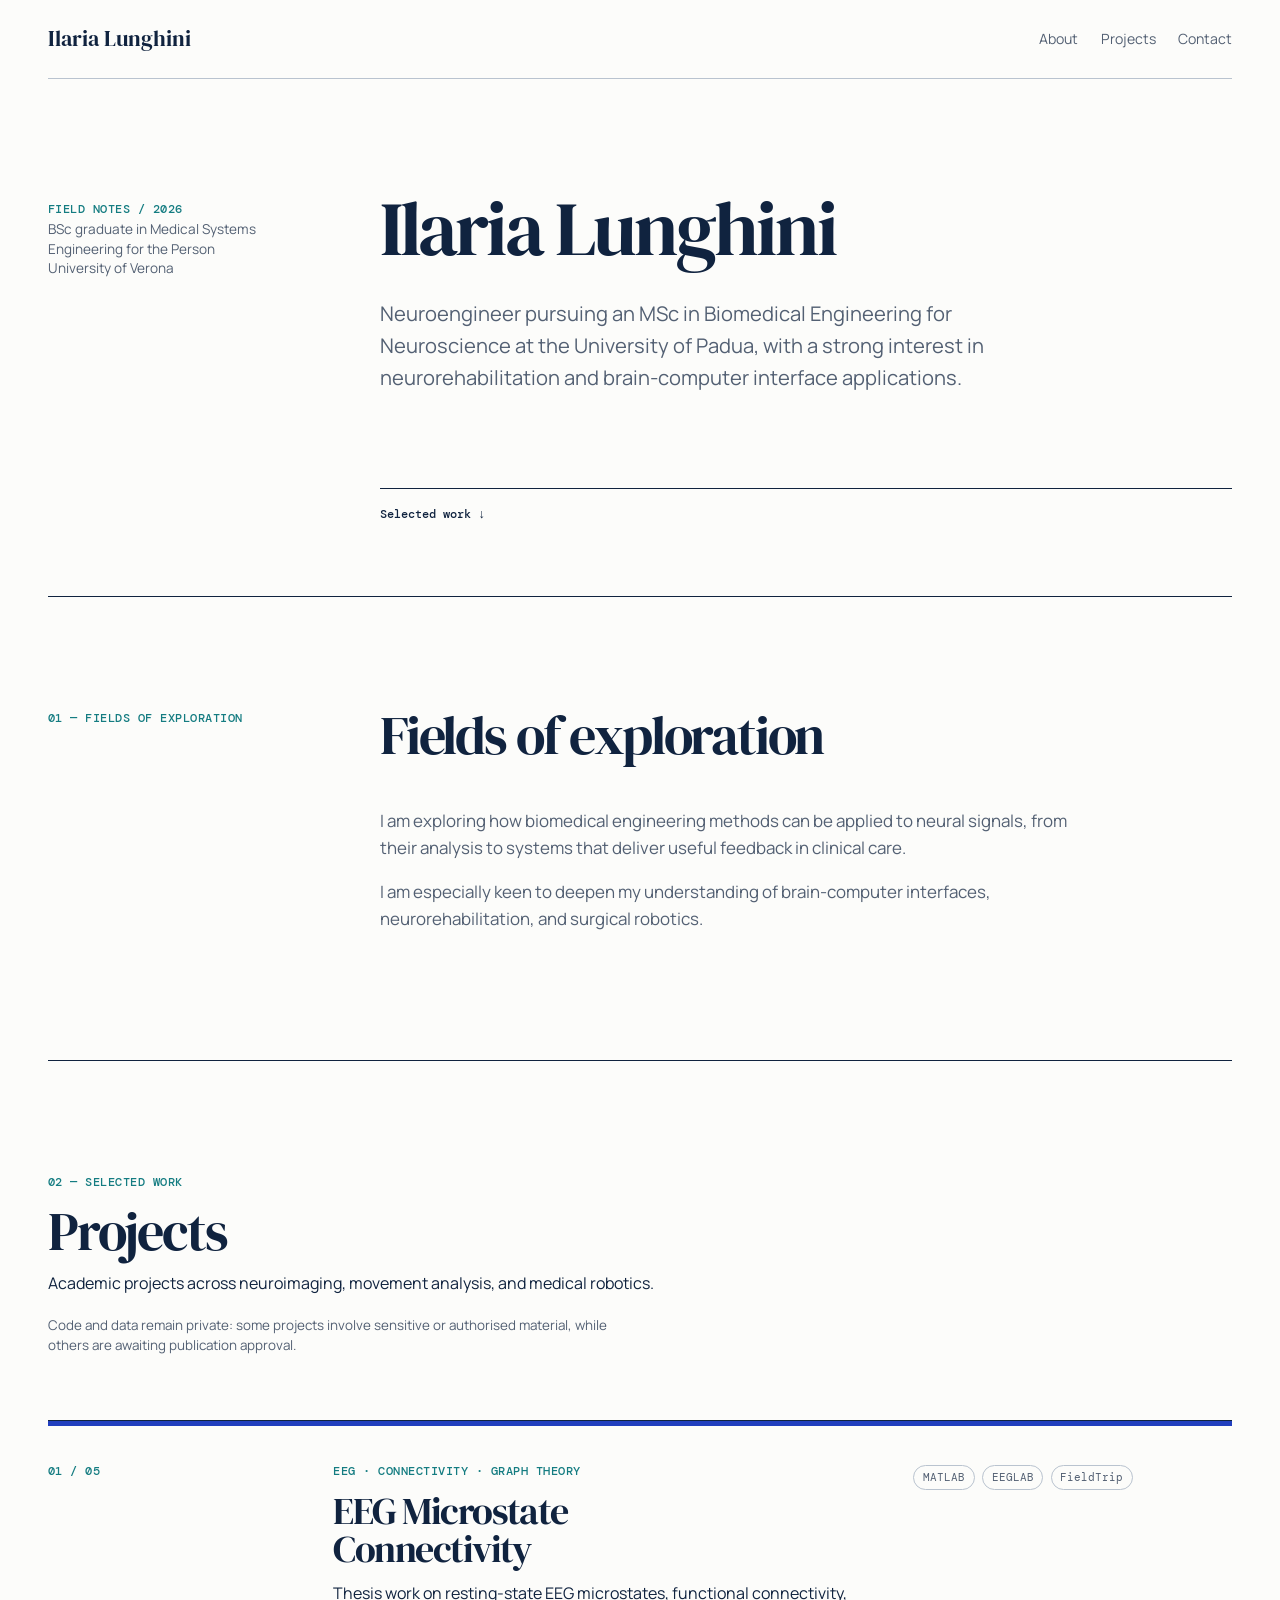
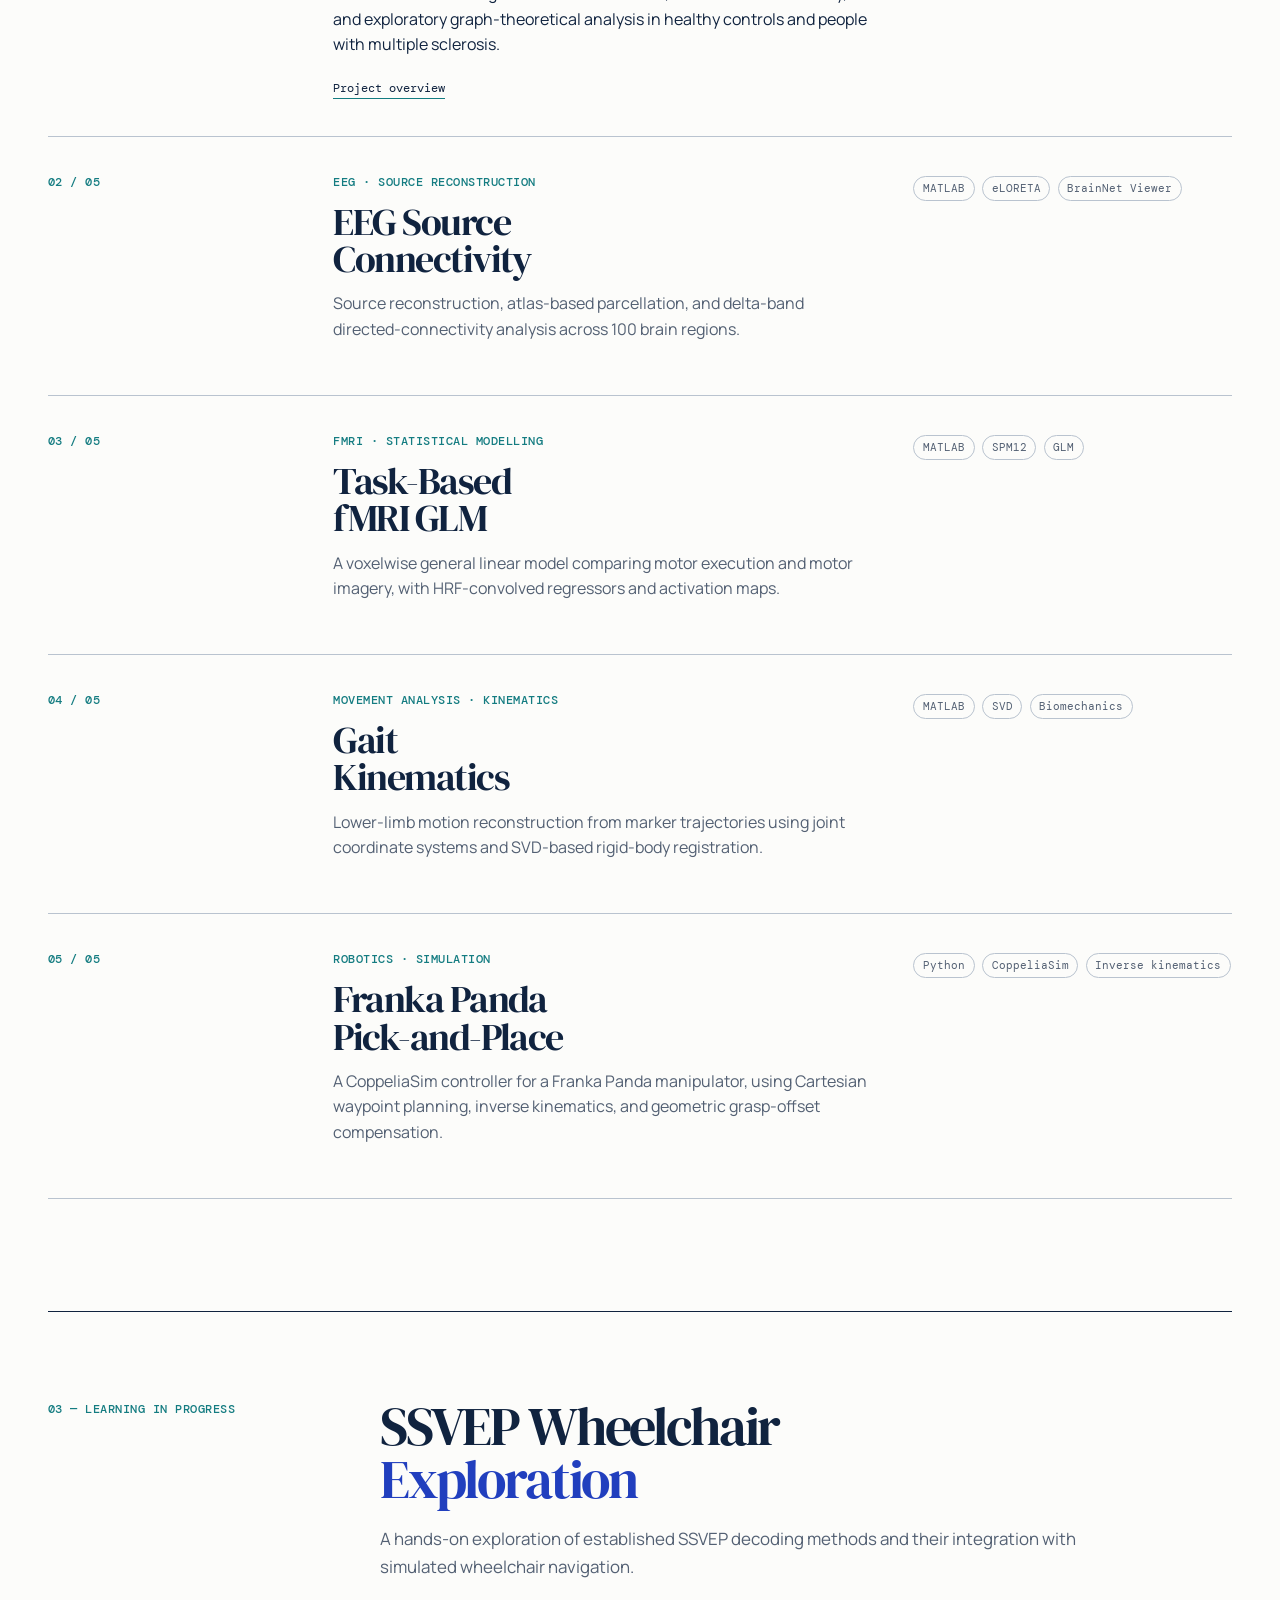
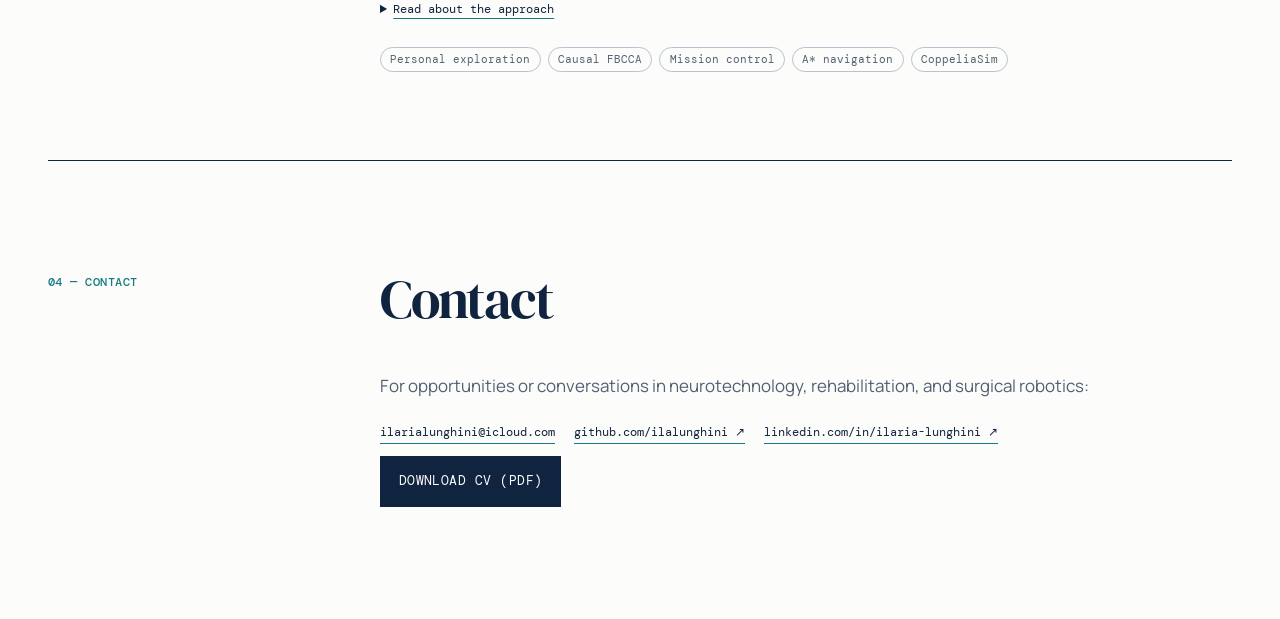
==== commit 9e770448: "Show a short SSVEP introduction with expandable approved abstract" ====
--- a/index.html
+++ b/index.html
@@ -100,17 +100,25 @@
         <div>
           <h2 id="learning-title">SSVEP Wheelchair<br /><span class="accent">Exploration</span></h2>
           <p>
-            My current personal project is a hands-on exploration of SSVEP-based brain–computer interfaces and simulated wheelchair navigation.
-            The aim is to understand established methods through implementation, comparison, and analysis of their practical trade-offs.
+            A hands-on exploration of established SSVEP decoding methods and their integration with simulated wheelchair navigation.
           </p>
-          <p>
-            The current pipeline combines causal EEG filtering, filter-bank canonical correlation analysis (FBCCA), and calibrated thresholds with temporal confirmation and STOP recovery.
-            A mission state machine connects decoded commands to A* path planning and geometric obstacle protection in CoppeliaSim.
-          </p>
-          <p>
-            Replays of recorded EEG from two datasets help examine how decoding errors affect simulated navigation and where the approach remains limited.
-            The project repository will be made public in a future update.
-          </p>
+          <details class="learning-details">
+            <summary>Read about the approach</summary>
+            <div class="learning-abstract">
+              <p>
+                My current personal project is a hands-on exploration of SSVEP-based brain–computer interfaces and simulated wheelchair navigation.
+                The aim is to understand established methods through implementation, comparison, and analysis of their practical trade-offs.
+              </p>
+              <p>
+                The current pipeline combines causal EEG filtering, filter-bank canonical correlation analysis (FBCCA), and calibrated thresholds with temporal confirmation and STOP recovery.
+                A mission state machine connects decoded commands to A* path planning and geometric obstacle protection in CoppeliaSim.
+              </p>
+              <p>
+                Replays of recorded EEG from two datasets help examine how decoding errors affect simulated navigation and where the approach remains limited.
+                The project repository will be made public in a future update.
+              </p>
+            </div>
+          </details>
           <div class="learning-meta" aria-label="Project status and topics">
             <span>Personal exploration</span><span>Causal FBCCA</span><span>Mission control</span><span>A* navigation</span><span>CoppeliaSim</span>
           </div>
--- a/styles.css
+++ b/styles.css
@@ -71,6 +71,13 @@
 .learning h2 { margin-bottom: 1.2rem; font-size: clamp(2.2rem, 4.25vw, 3.7rem); }
 .learning-meta { display: flex; flex-wrap: wrap; gap: .45rem; margin-top: 1.7rem; }
 .learning-meta span { border: 1px solid var(--line); border-radius: 99px; padding: .2rem .58rem; color: var(--muted); font-family: "DM Mono", monospace; font-size: .67rem; }
+
+.learning-details { margin-top: 1.25rem; }
+.learning-details summary { width: fit-content; cursor: pointer; color: var(--ink); font-family: "DM Mono", monospace; font-size: .78rem; text-decoration: underline; text-decoration-color: var(--aqua); text-underline-offset: .3rem; }
+.learning-details summary:hover { color: var(--blue); }
+.learning-details summary:focus-visible { outline: 2px solid var(--blue); outline-offset: 6px; border-radius: 2px; }
+.learning-abstract { margin-top: 1.25rem; padding-top: 1.25rem; border-top: 1px solid var(--line); }
+.learning-abstract p:last-child { margin-bottom: 0; }
 
 .projects { padding: 7rem 0; border-top: 1px solid var(--ink); }
 .section-heading { max-width: 850px; margin-bottom: 4rem; }
